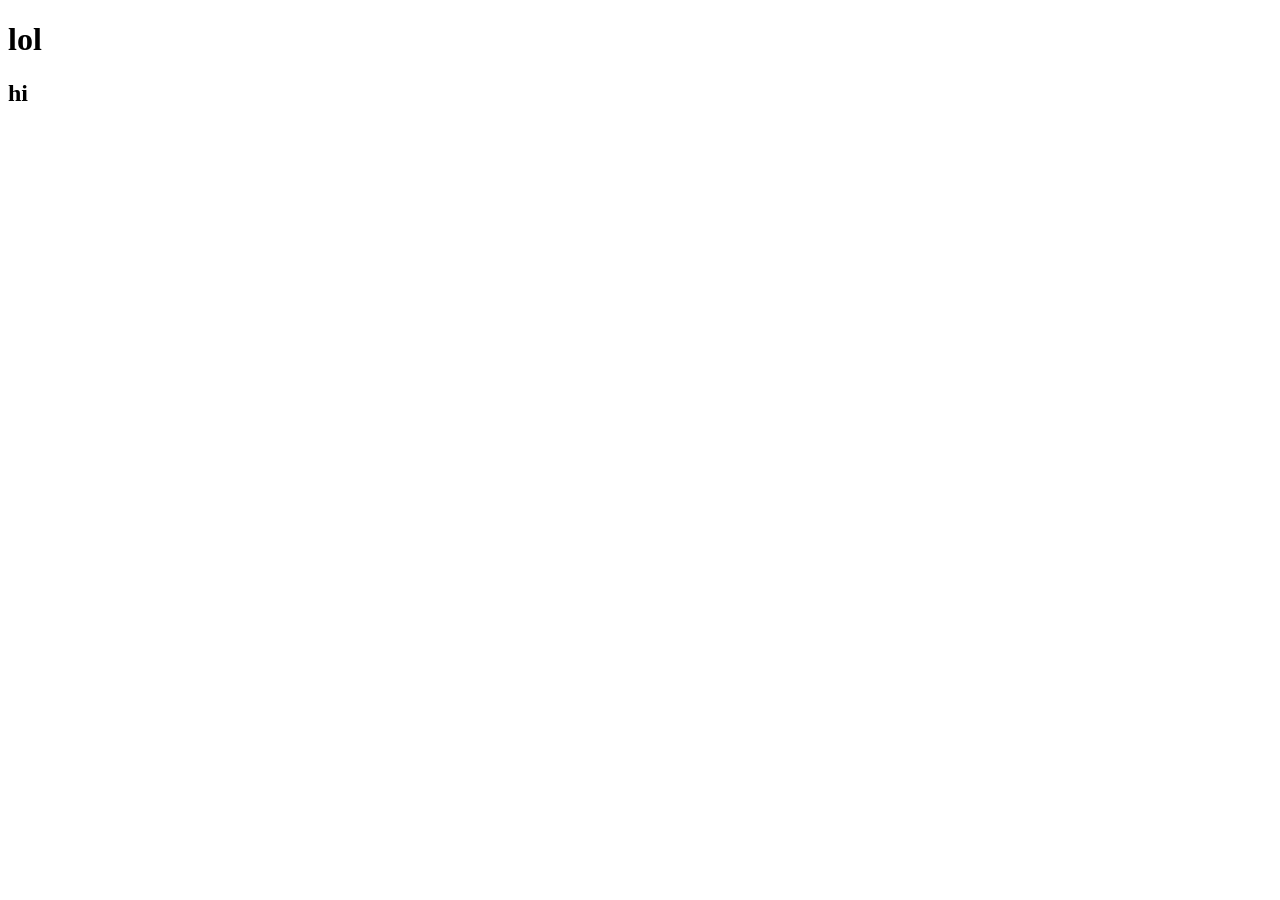
==== index.html @ f0f9732f "first commit" ====
<!DOCTYPE html>
<html lang="en">
<head>
    <meta charset="UTF-8">
    <meta name="viewport" content="width=device-width, initial-scale=1.0">
    <title>Document</title>
</head>
<body>
    <h1>lol</h1>
    <h2>hi</h2>
</body>
</html>
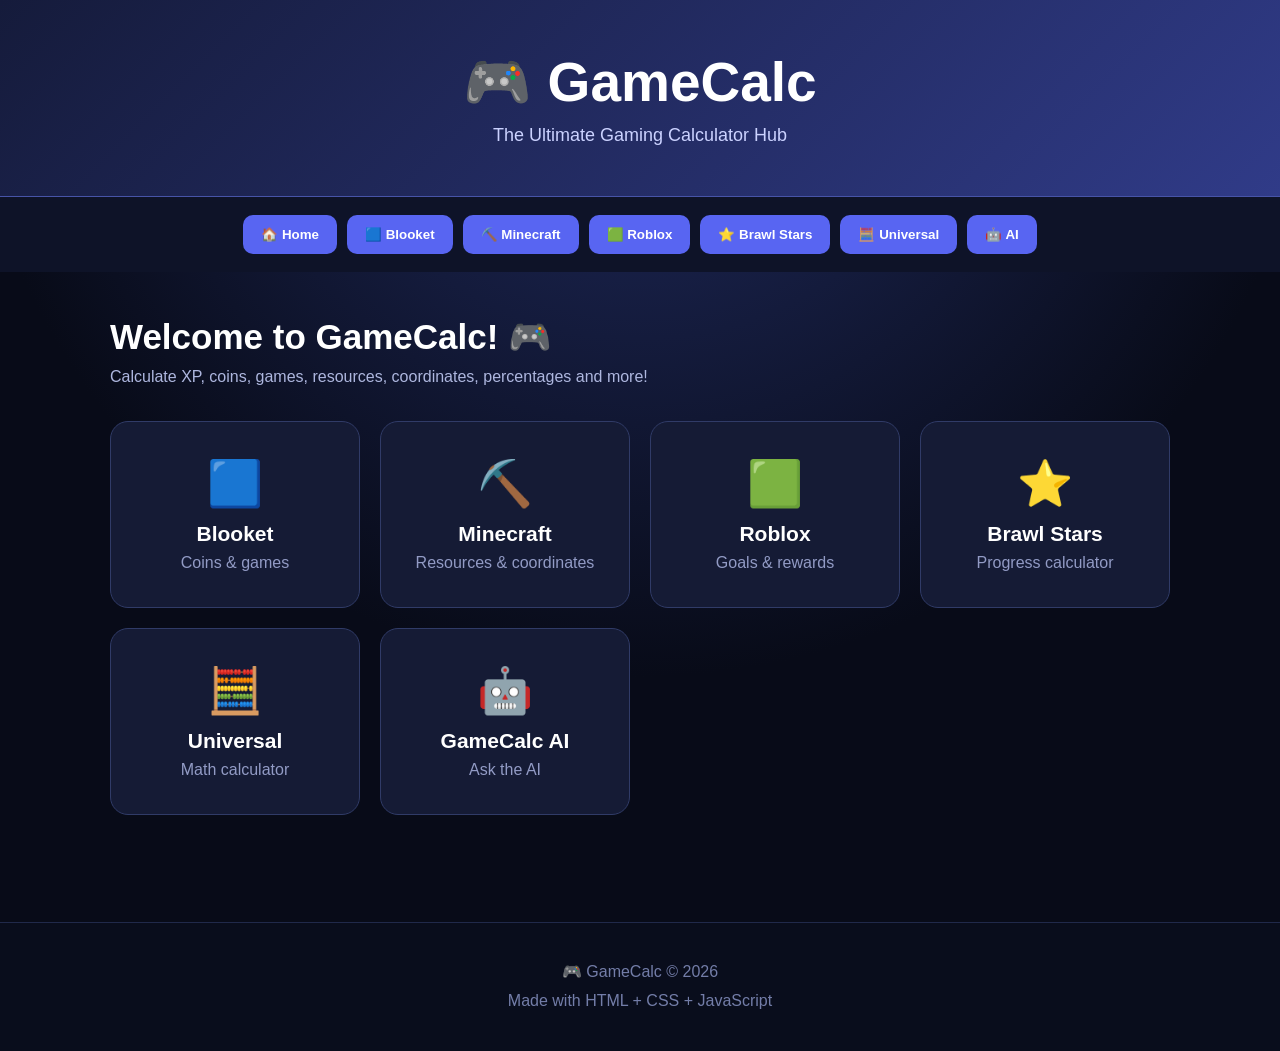
==== commit 93ab6eca: "change 1.0" ====
--- a/index.html
+++ b/index.html
@@ -3,10 +3,360 @@
 <head>
     <meta charset="UTF-8">
     <meta name="viewport" content="width=device-width, initial-scale=1.0">
-    <title>Document</title>
+
+    <title>GameCalc 🎮</title>
+
+    <link rel="stylesheet" href="style.css">
 </head>
+
 <body>
-    <h1>lol</h1>
-    <h2>hi</h2>
+
+<header>
+    <h1>🎮 GameCalc</h1>
+    <p>The Ultimate Gaming Calculator Hub</p>
+</header>
+
+<nav>
+    <button onclick="showPage('home')">🏠 Home</button>
+    <button onclick="showPage('blooket')">🟦 Blooket</button>
+    <button onclick="showPage('minecraft')">⛏️ Minecraft</button>
+    <button onclick="showPage('roblox')">🟩 Roblox</button>
+    <button onclick="showPage('brawl')">⭐ Brawl Stars</button>
+    <button onclick="showPage('universal')">🧮 Universal</button>
+    <button onclick="showPage('ai')">🤖 AI</button>
+</nav>
+
+<main>
+
+    <!-- HOME -->
+    <section id="home" class="page active">
+
+        <h2>Welcome to GameCalc! 🎮</h2>
+
+        <p>
+            Calculate XP, coins, games, resources, coordinates,
+            percentages and more!
+        </p>
+
+        <div class="cards">
+
+            <div onclick="showPage('blooket')">
+                <span>🟦</span>
+                <h3>Blooket</h3>
+                <p>Coins & games</p>
+            </div>
+
+            <div onclick="showPage('minecraft')">
+                <span>⛏️</span>
+                <h3>Minecraft</h3>
+                <p>Resources & coordinates</p>
+            </div>
+
+            <div onclick="showPage('roblox')">
+                <span>🟩</span>
+                <h3>Roblox</h3>
+                <p>Goals & rewards</p>
+            </div>
+
+            <div onclick="showPage('brawl')">
+                <span>⭐</span>
+                <h3>Brawl Stars</h3>
+                <p>Progress calculator</p>
+            </div>
+
+            <div onclick="showPage('universal')">
+                <span>🧮</span>
+                <h3>Universal</h3>
+                <p>Math calculator</p>
+            </div>
+
+            <div onclick="showPage('ai')">
+                <span>🤖</span>
+                <h3>GameCalc AI</h3>
+                <p>Ask the AI</p>
+            </div>
+
+        </div>
+
+    </section>
+
+
+    <!-- BLOOKET -->
+    <section id="blooket" class="page">
+
+        <h2>🟦 Blooket Calculator</h2>
+
+        <div class="calculator">
+
+            <h3>🎯 Games Needed</h3>
+
+            <input
+                id="bCurrent"
+                type="number"
+                placeholder="Current coins"
+            >
+
+            <input
+                id="bGoal"
+                type="number"
+                placeholder="Goal coins"
+            >
+
+            <input
+                id="bEarn"
+                type="number"
+                placeholder="Coins earned per game"
+            >
+
+            <button onclick="blooketCalculator()">
+                Calculate 🚀
+            </button>
+
+            <div id="bResult" class="result"></div>
+
+        </div>
+
+    </section>
+
+
+    <!-- MINECRAFT -->
+    <section id="minecraft" class="page">
+
+        <h2>⛏️ Minecraft Calculator</h2>
+
+        <div class="calculator">
+
+            <h3>📦 Resource Calculator</h3>
+
+            <input
+                id="mNeed"
+                type="number"
+                placeholder="Items needed"
+            >
+
+            <input
+                id="mHave"
+                type="number"
+                placeholder="Items you have"
+            >
+
+            <button onclick="minecraftResources()">
+                Calculate
+            </button>
+
+            <div id="mResult" class="result"></div>
+
+        </div>
+
+
+        <div class="calculator">
+
+            <h3>🌋 Overworld → Nether</h3>
+
+            <input
+                id="overworldX"
+                type="number"
+                placeholder="Overworld X"
+            >
+
+            <input
+                id="overworldZ"
+                type="number"
+                placeholder="Overworld Z"
+            >
+
+            <button onclick="netherCoordinates()">
+                Convert
+            </button>
+
+            <div id="coordinateResult" class="result"></div>
+
+        </div>
+
+    </section>
+
+
+    <!-- ROBLOX -->
+    <section id="roblox" class="page">
+
+        <h2>🟩 Roblox Calculator</h2>
+
+        <div class="calculator">
+
+            <h3>🎯 Goal Calculator</h3>
+
+            <input
+                id="rCurrent"
+                type="number"
+                placeholder="Current amount"
+            >
+
+            <input
+                id="rGoal"
+                type="number"
+                placeholder="Goal amount"
+            >
+
+            <input
+                id="rEarn"
+                type="number"
+                placeholder="Earned per game"
+            >
+
+            <button onclick="robloxCalculator()">
+                Calculate 🚀
+            </button>
+
+            <div id="rResult" class="result"></div>
+
+        </div>
+
+    </section>
+
+
+    <!-- BRAWL STARS -->
+    <section id="brawl" class="page">
+
+        <h2>⭐ Brawl Stars Calculator</h2>
+
+        <div class="calculator">
+
+            <h3>🏆 Trophy Goal</h3>
+
+            <input
+                id="bCurrent"
+                type="number"
+                placeholder="Current trophies"
+            >
+
+            <input
+                id="bGoalTrophies"
+                type="number"
+                placeholder="Goal trophies"
+            >
+
+            <input
+                id="bTrophiesGame"
+                type="number"
+                placeholder="Average trophies per game"
+            >
+
+            <button onclick="brawlCalculator()">
+                Calculate
+            </button>
+
+            <div id="brawlResult" class="result"></div>
+
+        </div>
+
+    </section>
+
+
+    <!-- UNIVERSAL -->
+    <section id="universal" class="page">
+
+        <h2>🧮 Universal Calculator</h2>
+
+        <div class="calculator">
+
+            <input
+                id="number1"
+                type="number"
+                placeholder="Number 1"
+            >
+
+            <input
+                id="number2"
+                type="number"
+                placeholder="Number 2"
+            >
+
+            <select id="operation">
+
+                <option value="+">
+                    Addition (+)
+                </option>
+
+                <option value="-">
+                    Subtraction (-)
+                </option>
+
+                <option value="*">
+                    Multiplication (×)
+                </option>
+
+                <option value="/">
+                    Division (÷)
+                </option>
+
+                <option value="%">
+                    Percentage
+                </option>
+
+            </select>
+
+            <button onclick="universalCalculator()">
+                Calculate
+            </button>
+
+            <div id="universalResult" class="result"></div>
+
+        </div>
+
+    </section>
+
+
+    <!-- AI -->
+    <section id="ai" class="page">
+
+        <h2>🤖 GameCalc AI</h2>
+
+        <p>
+            Ask GameCalc AI about gaming calculations!
+        </p>
+
+        <div class="calculator aiBox">
+
+            <div id="chat" class="chat">
+
+                <div class="aiMessage">
+                    🤖 AI: Hey! I'm GameCalc AI.
+                    Ask me about Blooket, Minecraft,
+                    Roblox, Brawl Stars or calculations!
+                </div>
+
+            </div>
+
+            <div class="aiInputArea">
+
+                <input
+                    id="aiInput"
+                    type="text"
+                    placeholder="Ask GameCalc AI..."
+                    onkeydown="if(event.key === 'Enter') askAI()"
+                >
+
+                <button onclick="askAI()">
+                    Send 🚀
+                </button>
+
+            </div>
+
+        </div>
+
+    </section>
+
+</main>
+
+
+<footer>
+    🎮 GameCalc © 2026
+    <br>
+    Made with HTML + CSS + JavaScript
+</footer>
+
+
+<script src="script.js"></script>
+
 </body>
 </html>
--- a/style.css
+++ b/style.css
@@ -0,0 +1,393 @@
+* {
+    box-sizing: border-box;
+    margin: 0;
+    padding: 0;
+}
+
+body {
+    font-family: Arial, sans-serif;
+    background:
+        radial-gradient(circle at top, #202b60, #080b18 55%);
+    color: white;
+    min-height: 100vh;
+}
+
+
+/* HEADER */
+
+header {
+    text-align: center;
+    padding: 50px 20px;
+
+    background:
+        linear-gradient(
+            135deg,
+            #151b3b,
+            #303b88
+        );
+
+    border-bottom: 1px solid #4754a8;
+}
+
+header h1 {
+    font-size: 55px;
+    margin-bottom: 10px;
+}
+
+header p {
+    color: #cbd2ff;
+    font-size: 18px;
+}
+
+
+/* NAVIGATION */
+
+nav {
+    display: flex;
+    justify-content: center;
+    align-items: center;
+    flex-wrap: wrap;
+
+    gap: 10px;
+
+    padding: 18px;
+
+    background: #0e1328;
+
+    position: sticky;
+    top: 0;
+
+    z-index: 100;
+}
+
+button {
+    border: none;
+
+    padding: 12px 18px;
+
+    border-radius: 10px;
+
+    background: #5865f2;
+
+    color: white;
+
+    font-weight: bold;
+
+    cursor: pointer;
+
+    transition: 0.2s;
+}
+
+button:hover {
+    background: #7883ff;
+
+    transform: translateY(-2px);
+
+    box-shadow:
+        0 5px 20px rgba(88, 101, 242, 0.5);
+}
+
+
+/* MAIN */
+
+main {
+    max-width: 1100px;
+
+    margin: auto;
+
+    padding: 45px 20px;
+
+    min-height: 650px;
+}
+
+.page {
+    display: none;
+
+    animation: fadeIn 0.35s ease;
+}
+
+.page.active {
+    display: block;
+}
+
+h2 {
+    font-size: 35px;
+
+    margin-bottom: 10px;
+}
+
+.page > p {
+    color: #aeb7df;
+
+    margin-bottom: 25px;
+}
+
+
+/* CARDS */
+
+.cards {
+    display: grid;
+
+    grid-template-columns:
+        repeat(
+            auto-fit,
+            minmax(200px, 1fr)
+        );
+
+    gap: 20px;
+
+    margin-top: 35px;
+}
+
+.cards div {
+    background: #151b35;
+
+    border: 1px solid #303b67;
+
+    border-radius: 18px;
+
+    padding: 35px 20px;
+
+    text-align: center;
+
+    cursor: pointer;
+
+    transition: 0.25s;
+}
+
+.cards div:hover {
+    transform: translateY(-8px) scale(1.02);
+
+    border-color: #6875ff;
+
+    box-shadow:
+        0 0 30px rgba(88, 101, 242, 0.45);
+}
+
+.cards span {
+    display: block;
+
+    font-size: 45px;
+
+    margin-bottom: 12px;
+}
+
+.cards h3 {
+    font-size: 21px;
+
+    margin-bottom: 8px;
+}
+
+.cards p {
+    color: #929bc5;
+}
+
+
+/* CALCULATOR */
+
+.calculator {
+    background: #151b35;
+
+    border: 1px solid #303b67;
+
+    border-radius: 18px;
+
+    padding: 25px;
+
+    margin-top: 25px;
+
+    max-width: 650px;
+}
+
+.calculator h3 {
+    margin-bottom: 15px;
+
+    font-size: 21px;
+}
+
+input,
+select {
+    width: 100%;
+
+    padding: 14px;
+
+    margin: 7px 0;
+
+    border-radius: 10px;
+
+    border: 1px solid #394577;
+
+    background: #0b1022;
+
+    color: white;
+
+    outline: none;
+
+    font-size: 15px;
+}
+
+input:focus,
+select:focus {
+    border-color: #7380ff;
+
+    box-shadow:
+        0 0 10px rgba(88, 101, 242, 0.25);
+}
+
+.calculator > button {
+    margin-top: 10px;
+}
+
+
+/* RESULT */
+
+.result {
+    min-height: 20px;
+
+    margin-top: 18px;
+
+    padding: 15px;
+
+    border-radius: 10px;
+
+    background: #0b1022;
+
+    color: #79ff9a;
+
+    font-weight: bold;
+}
+
+
+/* AI */
+
+.aiBox {
+    max-width: 800px;
+}
+
+.chat {
+    height: 350px;
+
+    overflow-y: auto;
+
+    padding: 15px;
+
+    background: #090e1e;
+
+    border-radius: 12px;
+
+    margin-bottom: 15px;
+}
+
+.aiMessage,
+.userMessage {
+    max-width: 85%;
+
+    padding: 12px 15px;
+
+    margin: 10px 0;
+
+    border-radius: 12px;
+
+    line-height: 1.4;
+}
+
+.aiMessage {
+    background: #20294d;
+
+    border-bottom-left-radius: 3px;
+}
+
+.userMessage {
+    background: #5865f2;
+
+    margin-left: auto;
+
+    border-bottom-right-radius: 3px;
+}
+
+.aiInputArea {
+    display: flex;
+
+    gap: 8px;
+}
+
+.aiInputArea input {
+    margin: 0;
+
+    flex: 1;
+}
+
+.aiInputArea button {
+    margin: 0;
+
+    white-space: nowrap;
+}
+
+
+/* FOOTER */
+
+footer {
+    text-align: center;
+
+    padding: 35px;
+
+    color: #737da8;
+
+    border-top: 1px solid #20294a;
+
+    background: #090d1c;
+
+    line-height: 1.8;
+}
+
+
+/* ANIMATION */
+
+@keyframes fadeIn {
+
+    from {
+        opacity: 0;
+
+        transform: translateY(15px);
+    }
+
+    to {
+        opacity: 1;
+
+        transform: translateY(0);
+    }
+
+}
+
+
+/* MOBILE */
+
+@media (max-width: 600px) {
+
+    header h1 {
+        font-size: 40px;
+    }
+
+    nav button {
+        font-size: 13px;
+
+        padding: 10px 12px;
+    }
+
+    main {
+        padding: 30px 15px;
+    }
+
+    h2 {
+        font-size: 28px;
+    }
+
+    .aiInputArea {
+        flex-direction: column;
+    }
+
+    .aiInputArea button {
+        width: 100%;
+    }
+
+}
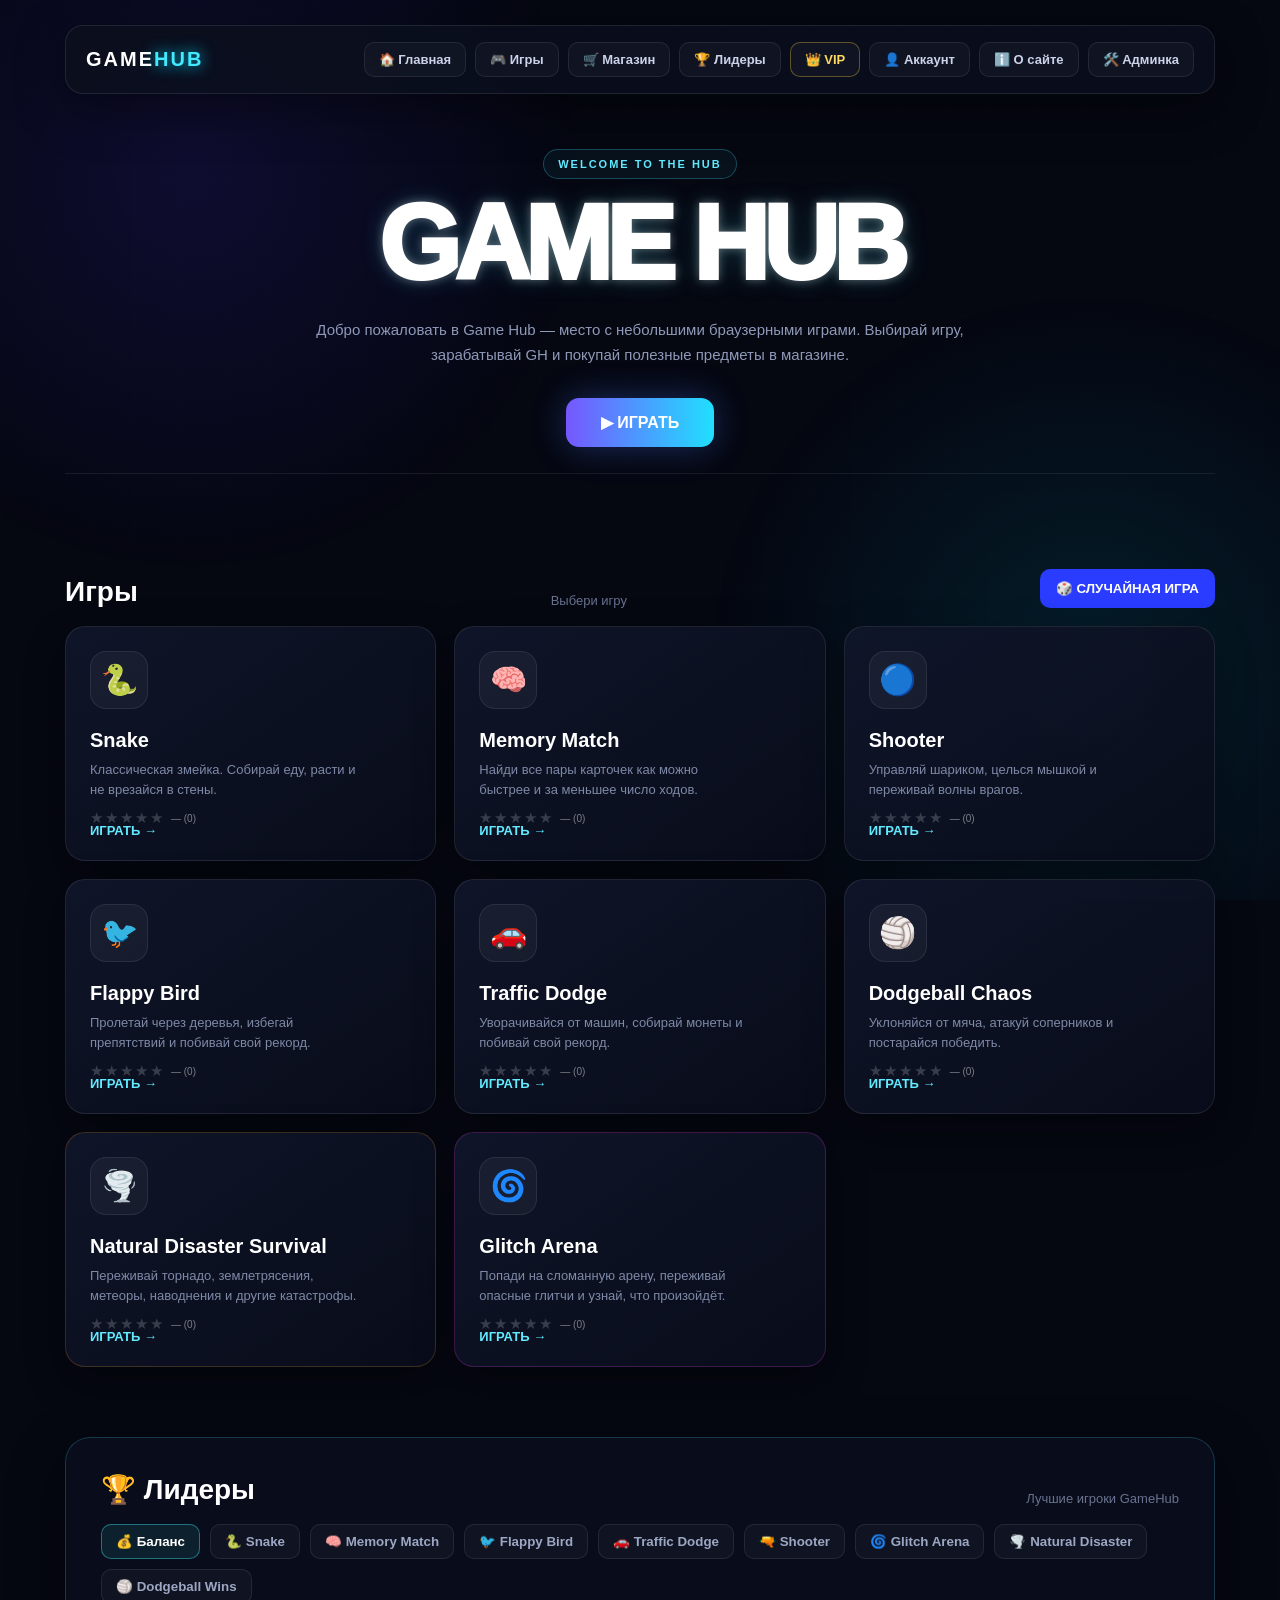
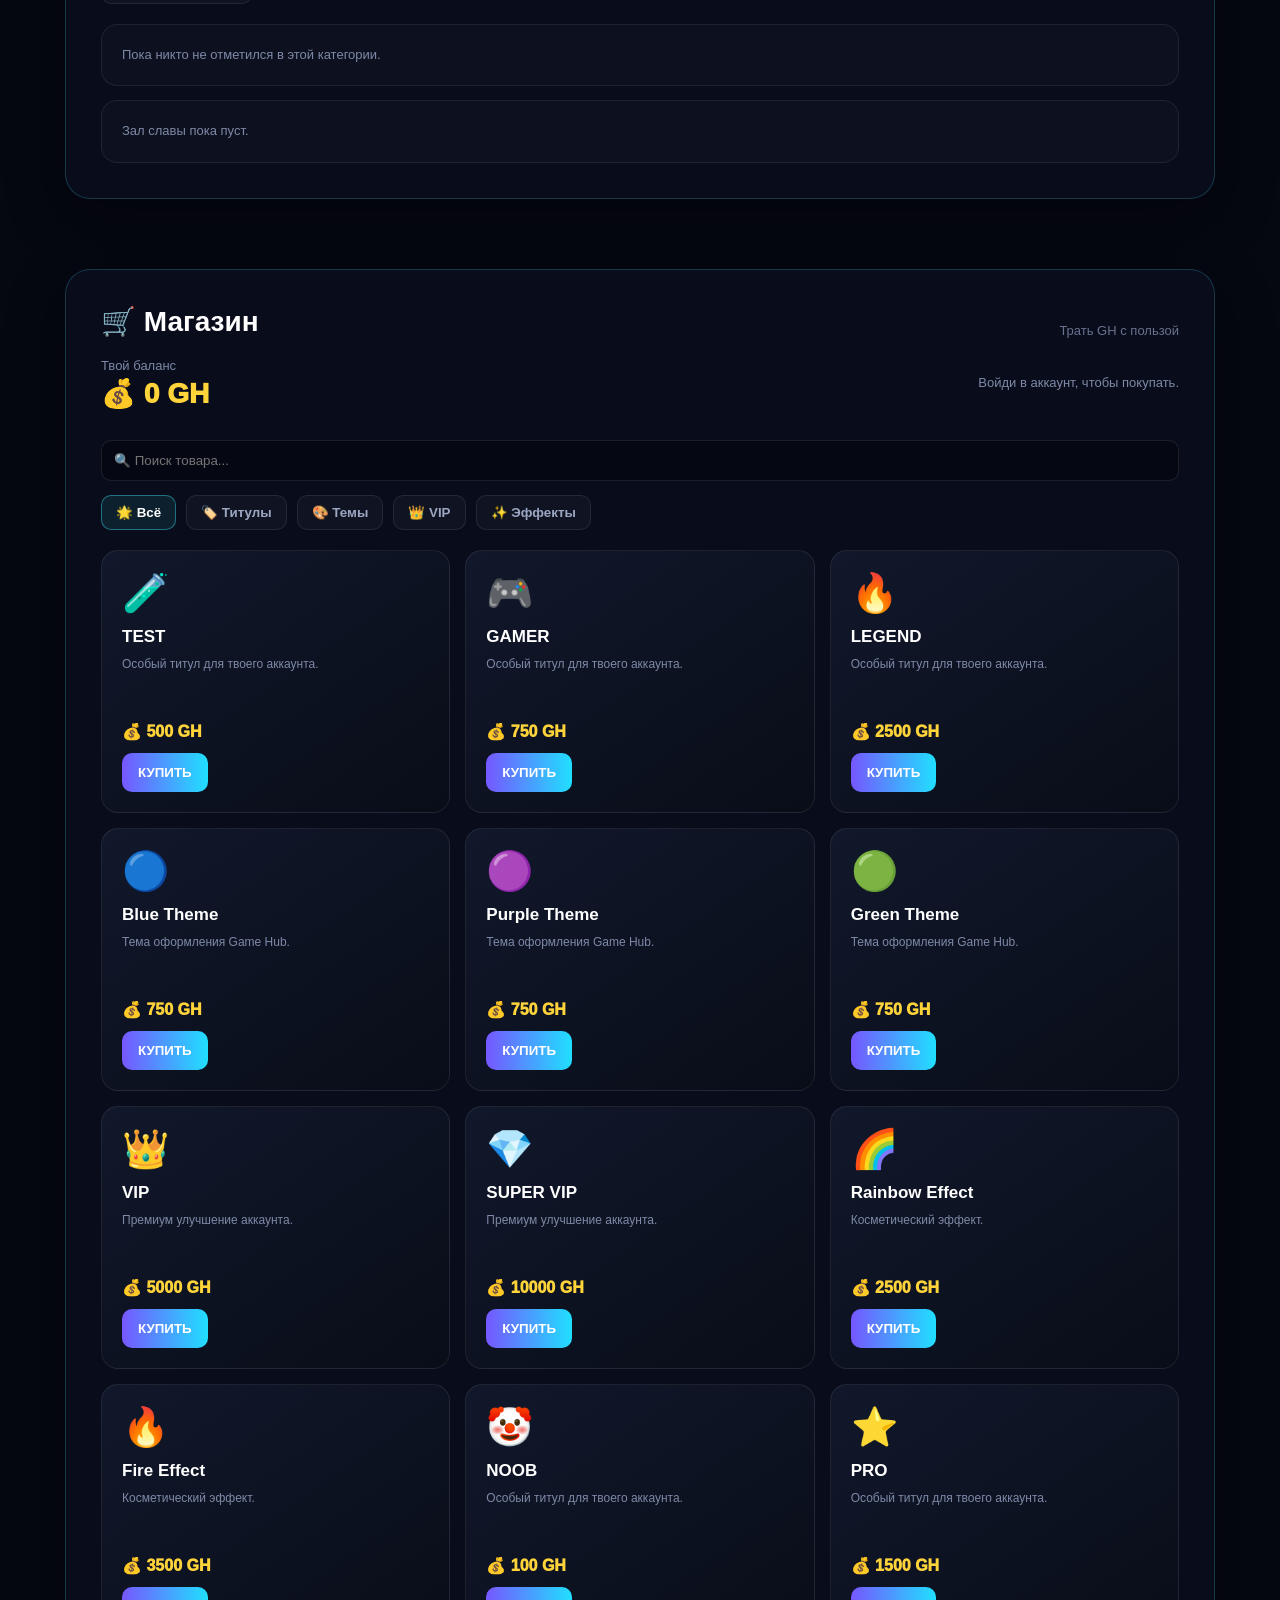
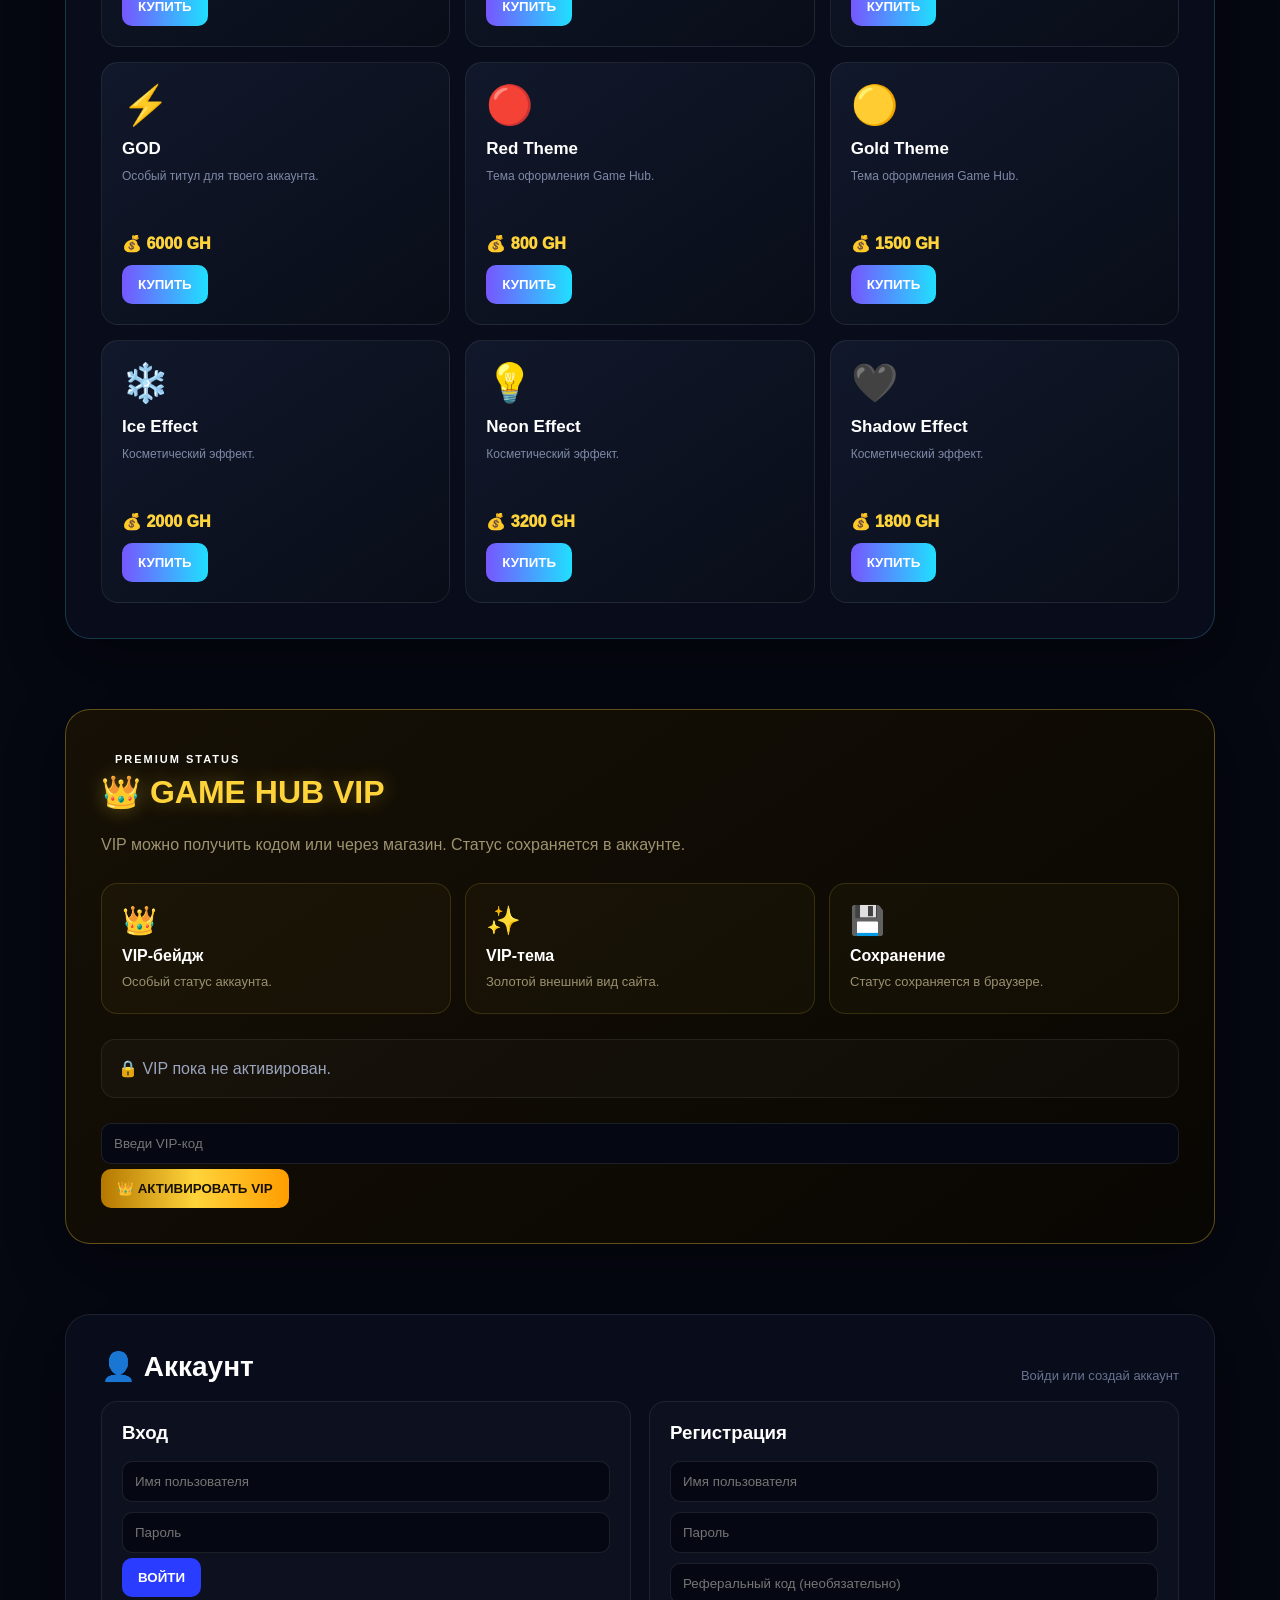
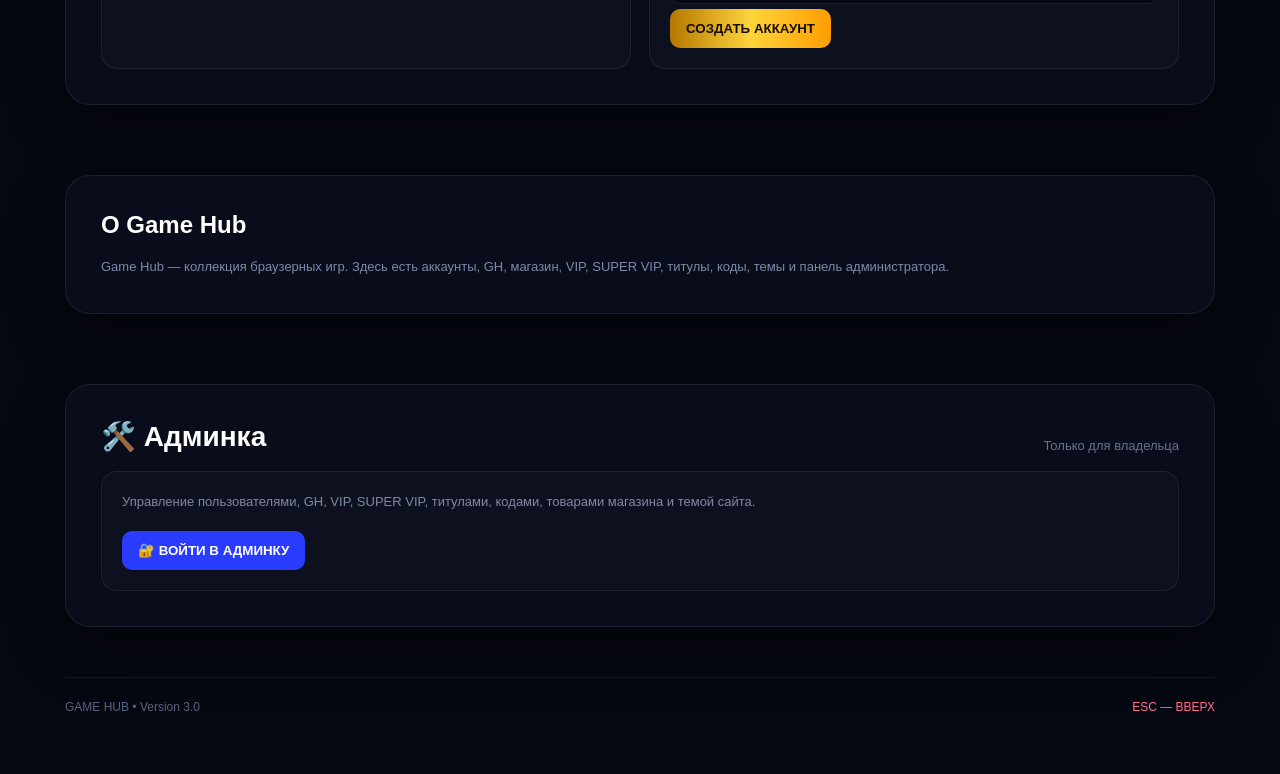
==== commit 0e4fb3cd: "change lol" ====
--- a/index.html
+++ b/index.html
@@ -1,362 +1,6555 @@
 <!DOCTYPE html>
-<html lang="en">
+<html lang="ru">
 <head>
-    <meta charset="UTF-8">
-    <meta name="viewport" content="width=device-width, initial-scale=1.0">
-
-    <title>GameCalc 🎮</title>
-
-    <link rel="stylesheet" href="style.css">
+<meta charset="UTF-8">
+<meta name="viewport" content="width=device-width, initial-scale=1.0">
+<title>Game Hub</title>
+
+<style>
+*{
+    margin:0;
+    padding:0;
+    box-sizing:border-box;
+}
+
+html{
+    scroll-behavior:smooth;
+}
+
+body{
+    font-family:Arial,Helvetica,sans-serif;
+    background:#050711;
+    color:#fff;
+    min-height:100vh;
+    overflow-x:hidden;
+    transition:.35s;
+}
+
+body::before{
+    content:"";
+    position:fixed;
+    inset:0;
+    pointer-events:none;
+    background:
+        radial-gradient(circle at 15% 20%,#4c35ff22,transparent 30%),
+        radial-gradient(circle at 85% 75%,#00d9ff1c,transparent 30%);
+    z-index:-2;
+}
+
+body::after{
+    content:"";
+    position:fixed;
+    inset:0;
+    pointer-events:none;
+    opacity:.3;
+    background-image:
+        linear-gradient(#ffffff08 1px,transparent 1px),
+        linear-gradient(90deg,#ffffff08 1px,transparent 1px);
+    background-size:45px 45px;
+    z-index:-1;
+}
+
+/* THEMES */
+
+body.vip{
+    background:#090601;
+}
+
+body.vip::before{
+    background:
+        radial-gradient(circle at 15% 20%,#ffd43b30,transparent 32%),
+        radial-gradient(circle at 85% 75%,#ff9d0028,transparent 32%);
+}
+
+body.blue{
+    background:#04101a;
+}
+
+body.purple{
+    background:#0b0615;
+}
+
+body.green{
+    background:#041108;
+}
+
+body.red{
+    background:#100303;
+}
+
+body.red::before{
+    background:
+        radial-gradient(circle at 15% 20%,#ff2d2d30,transparent 32%),
+        radial-gradient(circle at 85% 75%,#ff000028,transparent 32%);
+}
+
+body.gold{
+    background:#0f0a02;
+}
+
+body.gold::before{
+    background:
+        radial-gradient(circle at 15% 20%,#ffd43b30,transparent 32%),
+        radial-gradient(circle at 85% 75%,#ffb70028,transparent 32%);
+}
+
+/* CONTAINER */
+
+.container{
+    width:min(1150px,92%);
+    margin:auto;
+    padding:25px 0 60px;
+}
+
+/* NAV */
+
+nav{
+    display:flex;
+    align-items:center;
+    justify-content:space-between;
+    padding:16px 20px;
+    margin-bottom:55px;
+    border:1px solid #ffffff18;
+    border-radius:18px;
+    background:#0b0f1ddd;
+    backdrop-filter:blur(15px);
+    box-shadow:0 15px 50px #0006;
+    position:sticky;
+    top:15px;
+    z-index:100;
+}
+
+.logo{
+    font-size:20px;
+    font-weight:900;
+    letter-spacing:2px;
+}
+
+.logo span{
+    color:#42eaff;
+    text-shadow:0 0 15px #00d9ff;
+}
+
+body.vip .logo span{
+    color:#ffd43b;
+    text-shadow:0 0 15px #ffd43b;
+}
+
+.nav-buttons{
+    display:flex;
+    gap:9px;
+    flex-wrap:wrap;
+    justify-content:center;
+}
+
+.nav-btn,
+.button{
+    display:inline-block;
+    border:1px solid #ffffff15;
+    background:#ffffff08;
+    color:#cbd2e9;
+    padding:9px 14px;
+    border-radius:10px;
+    cursor:pointer;
+    text-decoration:none;
+    font-size:13px;
+    font-weight:700;
+    transition:.2s;
+}
+
+.nav-btn:hover,
+.button:hover{
+    transform:translateY(-2px);
+    background:#ffffff15;
+    color:#fff;
+}
+
+.vipNav{
+    border-color:#ffd43b55;
+    color:#ffd95c;
+}
+
+/* HERO */
+
+.hero{
+    text-align:center;
+    margin-bottom:65px;
+    scroll-margin-top:110px;
+}
+
+.badge,
+.vipTag{
+    display:inline-block;
+    padding:8px 14px;
+    border-radius:999px;
+    font-size:11px;
+    font-weight:900;
+    letter-spacing:2px;
+}
+
+.badge{
+    border:1px solid #42eaff44;
+    background:#42eaff0d;
+    color:#62eaff;
+    margin-bottom:18px;
+}
+
+h1{
+    font-size:clamp(55px,10vw,105px);
+    line-height:.9;
+    letter-spacing:-6px;
+    font-weight:1000;
+    color:#fff;
+    text-shadow:
+        0 0 10px #ffffff55,
+        0 0 25px #42eaff33;
+}
+
+body.vip h1{
+    color:#ffd43b;
+    text-shadow:
+        0 0 10px #ffd43b88,
+        0 0 30px #ffd43b44;
+}
+
+.subtitle{
+    max-width:650px;
+    margin:25px auto 0;
+    color:#8f99b8;
+    font-size:15px;
+    line-height:1.7;
+}
+
+.play{
+    display:inline-flex;
+    margin-top:30px;
+    padding:15px 35px;
+    border-radius:13px;
+    background:linear-gradient(90deg,#7657ff,#20dfff);
+    color:#fff;
+    text-decoration:none;
+    font-weight:900;
+    box-shadow:0 0 35px #4678ff55;
+    transition:.25s;
+}
+
+body.vip .play{
+    background:linear-gradient(90deg,#b47700,#ffd43b,#ff9d00);
+}
+
+.play:hover{
+    transform:translateY(-4px) scale(1.03);
+}
+
+/* SECTION */
+
+.section-title{
+    display:flex;
+    align-items:end;
+    justify-content:space-between;
+    margin-bottom:18px;
+    scroll-margin-top:110px;
+}
+
+.section-title h2{
+    font-size:28px;
+}
+
+.section-title p{
+    color:#68728f;
+    font-size:13px;
+}
+
+/* GAMES */
+
+.games{
+    display:grid;
+    grid-template-columns:repeat(3,1fr);
+    gap:18px;
+}
+
+.card{
+    position:relative;
+    min-height:235px;
+    padding:24px;
+    overflow:hidden;
+    border:1px solid #ffffff16;
+    border-radius:20px;
+    background:linear-gradient(145deg,#10162aee,#090d1bea);
+    box-shadow:0 15px 40px #0005;
+    transition:.3s;
+}
+
+.card:hover{
+    transform:translateY(-7px);
+    border-color:#42eaff55;
+    box-shadow:
+        0 25px 55px #0008,
+        0 0 25px #42eaff12;
+}
+
+.card .icon{
+    width:58px;
+    height:58px;
+    display:flex;
+    align-items:center;
+    justify-content:center;
+    margin-bottom:20px;
+    border-radius:16px;
+    background:#ffffff0b;
+    border:1px solid #ffffff15;
+    font-size:30px;
+}
+
+.card h3{
+    font-size:20px;
+    margin-bottom:8px;
+}
+
+.card p{
+    color:#7e89a7;
+    font-size:13px;
+    line-height:1.6;
+    max-width:270px;
+}
+
+.card a{
+    position:absolute;
+    left:24px;
+    bottom:22px;
+    color:#62eaff;
+    text-decoration:none;
+    font-size:13px;
+    font-weight:900;
+}
+
+.disaster-card{
+    border-color:#ff9d2433;
+}
+
+.glitch-card{
+    border-color:#ff3cff33;
+}
+
+/* COMMON SECTIONS */
+
+.vip-section,
+.about,
+.account-section,
+.admin-section,
+.shop-section{
+    scroll-margin-top:110px;
+    margin-top:70px;
+    padding:35px;
+    border-radius:25px;
+    background:#0b0f1ddd;
+    border:1px solid #ffffff15;
+    box-shadow:0 20px 60px #0005;
+}
+
+/* VIP */
+
+.vip-section{
+    border-color:#ffd43b55;
+    background:linear-gradient(145deg,#171106f5,#090703f5);
+}
+
+.vipTitle{
+    color:#ffd43b;
+    font-size:32px;
+    text-shadow:0 0 20px #ffd43b55;
+}
+
+.vipDescription{
+    color:#9d936f;
+    line-height:1.7;
+    margin:20px 0;
+}
+
+.vipBenefits{
+    display:grid;
+    grid-template-columns:repeat(3,1fr);
+    gap:14px;
+    margin:25px 0;
+}
+
+.vipBenefit{
+    padding:20px;
+    border-radius:16px;
+    border:1px solid #ffd43b25;
+    background:#ffd43b08;
+}
+
+.vipBenefitIcon{
+    font-size:28px;
+    margin-bottom:10px;
+}
+
+.vipBenefit h3{
+    font-size:16px;
+    margin-bottom:7px;
+}
+
+.vipBenefit p{
+    color:#9a9070;
+    font-size:13px;
+    line-height:1.6;
+}
+
+.vipStatus{
+    padding:16px;
+    margin:20px 0;
+    border-radius:14px;
+    border:1px solid #ffffff12;
+    background:#ffffff06;
+    color:#9ba5bd;
+    line-height:1.6;
+}
+
+.vipStatus.active{
+    border-color:#ffd43b55;
+    background:#ffd43b0c;
+    color:#ffe58a;
+}
+
+/* INPUTS */
+
+.input,
+.select{
+    width:100%;
+    padding:12px;
+    border-radius:10px;
+    border:1px solid #ffffff18;
+    background:#050812;
+    color:#fff;
+    outline:none;
+    margin:5px 0;
+}
+
+.input:focus{
+    border-color:#42eaff77;
+}
+
+/* BUTTONS */
+
+.goldBtn,
+.dangerBtn,
+.adminBtn,
+.shopBtn{
+    border:0;
+    border-radius:10px;
+    padding:12px 16px;
+    font-weight:900;
+    cursor:pointer;
+    transition:.2s;
+}
+
+.goldBtn{
+    background:linear-gradient(90deg,#b47700,#ffd43b,#ff9d00);
+    color:#171000;
+}
+
+.dangerBtn{
+    background:#7e2635;
+    color:#fff;
+}
+
+.adminBtn{
+    background:#293cff;
+    color:#fff;
+}
+
+.shopBtn{
+    background:linear-gradient(90deg,#7657ff,#20dfff);
+    color:#fff;
+}
+
+.goldBtn:hover,
+.dangerBtn:hover,
+.adminBtn:hover,
+.shopBtn:hover{
+    transform:translateY(-2px);
+}
+
+/* ACCOUNT */
+
+.auth-grid{
+    display:grid;
+    grid-template-columns:1fr 1fr;
+    gap:18px;
+}
+
+.box{
+    padding:20px;
+    border:1px solid #ffffff12;
+    border-radius:16px;
+    background:#ffffff05;
+}
+
+.box h3{
+    margin-bottom:12px;
+}
+
+.muted{
+    color:#7e89a7;
+    font-size:13px;
+    line-height:1.6;
+}
+
+.balance{
+    font-size:28px;
+    font-weight:1000;
+    color:#ffd43b;
+    margin:10px 0;
+}
+
+.userInfo{
+    display:flex;
+    align-items:center;
+    gap:12px;
+    flex-wrap:wrap;
+}
+
+.avatarCircle{
+    width:44px;
+    height:44px;
+    border-radius:50%;
+    display:flex;
+    align-items:center;
+    justify-content:center;
+    background:#172039;
+    border:1px solid #42eaff44;
+    font-size:22px;
+}
+
+.titleBadge{
+    display:inline-block;
+    padding:4px 8px;
+    margin-top:4px;
+    border-radius:6px;
+    background:#42eaff18;
+    border:1px solid #42eaff44;
+    color:#62eaff;
+    font-size:10px;
+    font-weight:900;
+}
+
+/* AVATAR PICKER */
+
+.avatarPicker{
+    display:flex;
+    flex-wrap:wrap;
+    gap:8px;
+    margin-top:12px;
+}
+
+.avatarOption{
+    width:38px;
+    height:38px;
+    border-radius:50%;
+    display:flex;
+    align-items:center;
+    justify-content:center;
+    font-size:18px;
+    background:#172039;
+    border:1px solid #ffffff18;
+    cursor:pointer;
+    transition:.15s;
+}
+
+.avatarOption:hover{
+    border-color:#42eaff88;
+    transform:scale(1.08);
+}
+
+.avatarOption.selected{
+    border-color:#47e0a7;
+    background:#47e0a722;
+}
+
+/* REFERRAL */
+
+.refCodeBox{
+    font-family:monospace;
+    font-size:15px;
+    font-weight:800;
+    letter-spacing:1px;
+    padding:8px 10px;
+    border-radius:8px;
+    background:#ffffff0a;
+    border:1px dashed #42eaff55;
+    color:#62eaff;
+    text-align:center;
+}
+
+/* ANNOUNCEMENT BANNER */
+
+.announceBanner{
+    display:flex;
+    align-items:center;
+    justify-content:center;
+    gap:14px;
+    background:linear-gradient(90deg,#ffd43b22,#ff9d0022);
+    border-bottom:1px solid #ffd43b44;
+    color:#ffe27a;
+    padding:10px 16px;
+    font-size:13px;
+    font-weight:600;
+    text-align:center;
+}
+
+.announceBanner.hidden{
+    display:none;
+}
+
+.announceBanner button{
+    background:none;
+    border:none;
+    color:#ffe27a;
+    cursor:pointer;
+    font-size:14px;
+    opacity:.7;
+}
+
+.announceBanner button:hover{
+    opacity:1;
+}
+
+/* SITE STATS BAR */
+
+.siteStatsBar{
+    display:flex;
+    flex-wrap:wrap;
+    justify-content:center;
+    gap:22px;
+    margin-top:26px;
+    padding-top:20px;
+    border-top:1px solid #ffffff14;
+}
+
+.siteStatsBar .statItem{
+    text-align:center;
+    min-width:110px;
+}
+
+.siteStatsBar .statValue{
+    font-size:22px;
+    font-weight:900;
+    color:#47e0a7;
+}
+
+.siteStatsBar .statLabel{
+    font-size:11px;
+    color:#ffffff88;
+    text-transform:uppercase;
+    letter-spacing:.5px;
+}
+
+/* GAME RATING STARS */
+
+.gameRating{
+    display:flex;
+    align-items:center;
+    gap:2px;
+    margin:8px 0;
+    font-size:15px;
+}
+
+.gameRating .star{
+    cursor:pointer;
+    color:#ffffff30;
+    transition:.1s;
+}
+
+.gameRating .star.filled{
+    color:#ffd43b;
+}
+
+.gameRating:hover .star{
+    color:#ffd43b88;
+}
+
+.gameRating .ratingCount{
+    font-size:10px;
+    color:#ffffff77;
+    margin-left:6px;
+}
+
+/* COSMETIC EFFECTS */
+
+#currentUser.effect-rainbow{
+    background:linear-gradient(90deg,#ff5f6d,#ffc371,#47e0a7,#42eaff,#a06bff,#ff5f6d);
+    background-size:400% 100%;
+    -webkit-background-clip:text;
+    background-clip:text;
+    color:transparent;
+    animation:rainbowShift 3s linear infinite;
+}
+
+@keyframes rainbowShift{
+    0%{background-position:0% 50%}
+    100%{background-position:400% 50%}
+}
+
+#currentUser.effect-fire{
+    color:#ff8a3d;
+    text-shadow:
+        0 0 6px #ff6a00,
+        0 0 14px #ff3d00,
+        0 0 22px #ff0000aa;
+    animation:fireFlicker 1.4s ease-in-out infinite;
+}
+
+@keyframes fireFlicker{
+    0%,100%{
+        text-shadow:
+            0 0 6px #ff6a00,
+            0 0 14px #ff3d00,
+            0 0 22px #ff0000aa;
+    }
+    50%{
+        text-shadow:
+            0 0 10px #ffb347,
+            0 0 20px #ff5e00,
+            0 0 30px #ff2200cc;
+    }
+}
+
+#currentUser.effect-ice{
+    color:#bdf1ff;
+    text-shadow:
+        0 0 6px #7fe9ff,
+        0 0 14px #37c7ffcc,
+        0 0 22px #0084ff88;
+    animation:iceShimmer 2.2s ease-in-out infinite;
+}
+
+@keyframes iceShimmer{
+    0%,100%{opacity:1}
+    50%{opacity:.75}
+}
+
+#currentUser.effect-neon{
+    color:#fff;
+    text-shadow:
+        0 0 4px #fff,
+        0 0 10px #ff2fe0,
+        0 0 18px #ff2fe0,
+        0 0 28px #7a2fff;
+    animation:neonPulse 1.6s ease-in-out infinite;
+}
+
+@keyframes neonPulse{
+    0%,100%{
+        text-shadow:
+            0 0 4px #fff,
+            0 0 10px #ff2fe0,
+            0 0 18px #ff2fe0,
+            0 0 28px #7a2fff;
+    }
+    50%{
+        text-shadow:
+            0 0 2px #fff,
+            0 0 6px #ff2fe0,
+            0 0 10px #ff2fe0,
+            0 0 16px #7a2fff;
+    }
+}
+
+#currentUser.effect-shadow{
+    color:#9b9bb0;
+    text-shadow:
+        0 0 4px #000,
+        0 2px 6px #000c,
+        0 0 16px #00000099;
+}
+
+/* ACHIEVEMENTS */
+
+.achievementsGrid{
+    display:grid;
+    grid-template-columns:repeat(auto-fill,minmax(150px,1fr));
+    gap:10px;
+    margin-top:10px;
+}
+
+.achCard{
+    background:#ffffff08;
+    border:1px solid #ffffff14;
+    border-radius:10px;
+    padding:12px;
+    text-align:center;
+    transition:.2s;
+}
+
+.achCard.locked{
+    opacity:.4;
+    filter:grayscale(1);
+}
+
+.achCard.unlocked{
+    border-color:#47e0a755;
+    background:#47e0a712;
+}
+
+.achIcon{
+    font-size:26px;
+    margin-bottom:4px;
+}
+
+.achName{
+    font-weight:800;
+    font-size:12px;
+}
+
+.achDesc{
+    font-size:10px;
+    color:#ffffff88;
+    margin:4px 0;
+}
+
+.achReward{
+    font-size:11px;
+    font-weight:700;
+    color:#ffd43b;
+}
+
+.achCard.unlocked .achReward{
+    color:#47e0a7;
+}
+
+/* LEADERBOARD */
+
+.lbRow{
+    display:flex;
+    align-items:center;
+    justify-content:space-between;
+    padding:10px 8px;
+    border-bottom:1px solid #ffffff10;
+    font-size:14px;
+}
+
+.lbRow:last-child{
+    border-bottom:none;
+}
+
+.lbRank{
+    width:32px;
+    font-weight:900;
+    color:#ffd43b;
+}
+
+.lbName{
+    flex:1;
+    text-align:left;
+    font-weight:600;
+    padding:0 8px;
+}
+
+.lbValue{
+    font-weight:900;
+    color:#42eaff;
+}
+
+/* SHOP */
+
+.shop-section{
+    border-color:#42eaff33;
+}
+
+.shopBalance{
+    display:flex;
+    align-items:center;
+    justify-content:space-between;
+    flex-wrap:wrap;
+    gap:15px;
+    margin-bottom:25px;
+}
+
+.shopBalanceNumber{
+    font-size:28px;
+    font-weight:1000;
+    color:#ffd43b;
+}
+
+.shopCategories{
+    display:flex;
+    gap:10px;
+    flex-wrap:wrap;
+    margin-bottom:20px;
+}
+
+.categoryBtn{
+    padding:9px 14px;
+    border-radius:10px;
+    border:1px solid #ffffff15;
+    background:#ffffff08;
+    color:#9ca7c3;
+    cursor:pointer;
+    font-weight:800;
+}
+
+.categoryBtn.active{
+    color:#fff;
+    border-color:#42eaff66;
+    background:#42eaff16;
+}
+
+.shopGrid{
+    display:grid;
+    grid-template-columns:repeat(3,1fr);
+    gap:15px;
+}
+
+.shopItem{
+    position:relative;
+    padding:20px;
+    min-height:220px;
+    border:1px solid #ffffff14;
+    border-radius:17px;
+    background:linear-gradient(145deg,#11182b,#090d18);
+    transition:.25s;
+}
+
+.shopItem:hover{
+    transform:translateY(-5px);
+    border-color:#42eaff55;
+}
+
+.shopIcon{
+    font-size:38px;
+    margin-bottom:12px;
+}
+
+.shopItem h3{
+    font-size:17px;
+    margin-bottom:8px;
+}
+
+.shopItem p{
+    color:#7e89a7;
+    font-size:12px;
+    line-height:1.6;
+    min-height:55px;
+}
+
+.shopPrice{
+    color:#ffd43b;
+    font-size:16px;
+    font-weight:1000;
+    margin:12px 0;
+}
+
+.shopOwned{
+    color:#55e79b;
+    font-size:11px;
+    font-weight:900;
+}
+
+/* ADMIN */
+
+.admin-panel{
+    display:none;
+}
+
+.admin-panel.open{
+    display:block;
+}
+
+.admin-tools{
+    display:grid;
+    grid-template-columns:repeat(2,1fr);
+    gap:18px;
+    margin-top:18px;
+}
+
+.user-row,
+.code-row{
+    display:flex;
+    align-items:center;
+    justify-content:space-between;
+    gap:10px;
+    padding:12px;
+    border-bottom:1px solid #ffffff0d;
+    font-size:13px;
+}
+
+.user-row:last-child,
+.code-row:last-child{
+    border-bottom:0;
+}
+
+.small{
+    font-size:11px;
+    color:#68728f;
+}
+
+.adminShopGrid{
+    display:grid;
+    grid-template-columns:1fr 1fr;
+    gap:15px;
+    margin-top:15px;
+}
+
+/* MODAL */
+
+.modal{
+    position:fixed;
+    inset:0;
+    background:#000b;
+    backdrop-filter:blur(8px);
+    display:none;
+    align-items:center;
+    justify-content:center;
+    z-index:500;
+    padding:20px;
+}
+
+.modal.open{
+    display:flex;
+}
+
+.modal-card{
+    width:min(500px,100%);
+    padding:28px;
+    border:1px solid #ffffff18;
+    border-radius:20px;
+    background:#0b0f1d;
+    box-shadow:0 30px 100px #000b;
+}
+
+.modal-card h2{
+    margin-bottom:15px;
+}
+
+.modal-actions{
+    display:flex;
+    gap:10px;
+    margin-top:15px;
+}
+
+.modal-actions>*{
+    flex:1;
+}
+
+/* FOOTER */
+
+footer{
+    margin-top:50px;
+    padding-top:22px;
+    border-top:1px solid #ffffff12;
+    display:flex;
+    justify-content:space-between;
+    color:#59637f;
+    font-size:12px;
+}
+
+.exit{
+    color:#ff718f;
+}
+
+.hidden{
+    display:none!important;
+}
+
+/* MOBILE */
+
+@media(max-width:850px){
+
+    .games{
+        grid-template-columns:repeat(2,1fr);
+    }
+
+    .vipBenefits{
+        grid-template-columns:1fr 1fr;
+    }
+
+    .admin-tools,
+    .adminShopGrid{
+        grid-template-columns:1fr;
+    }
+
+    .shopGrid{
+        grid-template-columns:repeat(2,1fr);
+    }
+}
+
+@media(max-width:570px){
+
+    nav{
+        flex-direction:column;
+        gap:15px;
+    }
+
+    .nav-buttons{
+        width:100%;
+    }
+
+    h1{
+        letter-spacing:-3px;
+    }
+
+    .games,
+    .vipBenefits,
+    .auth-grid,
+    .shopGrid{
+        grid-template-columns:1fr;
+    }
+
+    .vip-section,
+    .about,
+    .account-section,
+    .admin-section,
+    .shop-section{
+        padding:24px;
+    }
+
+    footer{
+        flex-direction:column;
+        gap:8px;
+    }
+}
+</style>
 </head>
 
 <body>
 
-<header>
-    <h1>🎮 GameCalc</h1>
-    <p>The Ultimate Gaming Calculator Hub</p>
-</header>
+<div class="container">
 
 <nav>
-    <button onclick="showPage('home')">🏠 Home</button>
-    <button onclick="showPage('blooket')">🟦 Blooket</button>
-    <button onclick="showPage('minecraft')">⛏️ Minecraft</button>
-    <button onclick="showPage('roblox')">🟩 Roblox</button>
-    <button onclick="showPage('brawl')">⭐ Brawl Stars</button>
-    <button onclick="showPage('universal')">🧮 Universal</button>
-    <button onclick="showPage('ai')">🤖 AI</button>
+
+<div class="logo">
+GAME<span>HUB</span>
+</div>
+
+<div class="nav-buttons">
+
+<a class="nav-btn" href="#home">🏠 Главная</a>
+<a class="nav-btn" href="#games">🎮 Игры</a>
+<a class="nav-btn" href="#shop">🛒 Магазин</a>
+<a class="nav-btn" href="#leaderboard">🏆 Лидеры</a>
+<a class="nav-btn vipNav" href="#vip">👑 VIP</a>
+<a class="nav-btn" href="#account">👤 Аккаунт</a>
+<a class="nav-btn" href="#about">ℹ️ О сайте</a>
+
+<button class="nav-btn" id="adminOpen">
+🛠️ Админка
+</button>
+
+</div>
 </nav>
 
+<div id="announceBanner" class="announceBanner hidden">
+    <span id="announceText"></span>
+    <button id="announceClose">✕</button>
+</div>
+
 <main>
 
-    <!-- HOME -->
-    <section id="home" class="page active">
-
-        <h2>Welcome to GameCalc! 🎮</h2>
-
-        <p>
-            Calculate XP, coins, games, resources, coordinates,
-            percentages and more!
+<section class="hero" id="home">
+
+<div class="badge">
+WELCOME TO THE HUB
+</div>
+
+<h1>
+GAME HUB
+</h1>
+
+<p class="subtitle">
+Добро пожаловать в Game Hub —
+место с небольшими браузерными играми.
+Выбирай игру, зарабатывай GH и покупай
+полезные предметы в магазине.
+</p>
+
+<a class="play" href="#games">
+▶ ИГРАТЬ
+</a>
+
+<div class="siteStatsBar" id="siteStatsBar"></div>
+
+</section>
+
+
+<section id="games">
+
+<div class="section-title">
+
+<h2>Игры</h2>
+
+<p>Выбери игру</p>
+
+<button class="adminBtn" id="randomGameBtn" style="margin-top:10px">
+🎲 СЛУЧАЙНАЯ ИГРА
+</button>
+
+</div>
+
+<div class="games">
+
+<article class="card">
+
+<div class="icon">🐍</div>
+
+<h3>Snake</h3>
+
+<p>
+Классическая змейка.
+Собирай еду, расти
+и не врезайся в стены.
+</p>
+
+<div class="gameRating" data-game="snake"></div>
+
+<a href="snake.html">
+ИГРАТЬ →
+</a>
+
+</article>
+
+
+<article class="card">
+
+<div class="icon">🧠</div>
+
+<h3>Memory Match</h3>
+
+<p>
+Найди все пары карточек
+как можно быстрее и
+за меньшее число ходов.
+</p>
+
+<div class="gameRating" data-game="memory-match"></div>
+
+<a href="memory-match.html">
+ИГРАТЬ →
+</a>
+
+</article>
+
+
+<article class="card">
+
+<div class="icon">🔵</div>
+
+<h3>Shooter</h3>
+
+<p>
+Управляй шариком,
+целься мышкой и
+переживай волны врагов.
+</p>
+
+<div class="gameRating" data-game="shooter"></div>
+
+<a href="shooter.html">
+ИГРАТЬ →
+</a>
+
+</article>
+
+
+<article class="card">
+
+<div class="icon">🐦</div>
+
+<h3>Flappy Bird</h3>
+
+<p>
+Пролетай через деревья,
+избегай препятствий
+и побивай свой рекорд.
+</p>
+
+<div class="gameRating" data-game="flappy-bird"></div>
+
+
+<a href="flappy-bird.html">
+ИГРАТЬ →
+</a>
+
+</article>
+
+
+<article class="card">
+
+<div class="icon">🚗</div>
+
+<h3>Traffic Dodge</h3>
+
+<p>
+Уворачивайся от машин,
+собирай монеты и
+побивай свой рекорд.
+</p>
+
+<div class="gameRating" data-game="traffic-dodge"></div>
+
+<a href="traffic-dodge.html">
+ИГРАТЬ →
+</a>
+
+</article>
+
+
+<article class="card">
+
+<div class="icon">🏐</div>
+
+<h3>Dodgeball Chaos</h3>
+
+<p>
+Уклоняйся от мяча,
+атакуй соперников
+и постарайся победить.
+</p>
+
+<div class="gameRating" data-game="dogeball"></div>
+
+<a href="dogeball.html">
+ИГРАТЬ →
+</a>
+
+</article>
+
+
+<article class="card disaster-card">
+
+<div class="icon">🌪️</div>
+
+<h3>Natural Disaster Survival</h3>
+
+<p>
+Переживай торнадо,
+землетрясения,
+метеоры, наводнения
+и другие катастрофы.
+</p>
+
+<div class="gameRating" data-game="natural-disaster"></div>
+
+<a href="natural-disaster.html">
+ИГРАТЬ →
+</a>
+
+</article>
+
+
+<article class="card glitch-card">
+
+<div class="icon">🌀</div>
+
+<h3>Glitch Arena</h3>
+
+<p>
+Попади на сломанную арену,
+переживай опасные глитчи
+и узнай, что произойдёт.
+</p>
+
+<div class="gameRating" data-game="glitch-arena"></div>
+
+<a href="glitch-arena.html">
+ИГРАТЬ →
+</a>
+
+</article>
+
+</div>
+</section>
+
+
+<!-- LEADERBOARD -->
+
+<section class="shop-section" id="leaderboard">
+
+<div class="section-title">
+
+<h2>🏆 Лидеры</h2>
+
+<p>Лучшие игроки GameHub</p>
+
+</div>
+
+<div class="shopCategories" id="lbTabs"></div>
+
+<div id="leaderboardList" class="box" style="margin-top:14px"></div>
+
+<div id="hallOfFameBox" class="box" style="margin-top:14px"></div>
+
+</section>
+
+
+<!-- SHOP -->
+
+<section class="shop-section" id="shop">
+
+<div class="section-title">
+
+<h2>🛒 Магазин</h2>
+
+<p>Трать GH с пользой</p>
+
+</div>
+
+
+<div class="shopBalance">
+
+<div>
+
+<div class="muted">
+Твой баланс
+</div>
+
+<div class="shopBalanceNumber">
+💰 <span id="shopBalance">0</span> GH
+</div>
+
+</div>
+
+<div id="shopUserStatus" class="muted">
+Войди в аккаунт, чтобы покупать.
+</div>
+
+</div>
+
+
+<input
+class="input"
+id="shopSearch"
+placeholder="🔍 Поиск товара..."
+style="margin-bottom:14px"
+>
+
+
+<div class="shopCategories">
+
+<button class="categoryBtn active" data-category="all">
+🌟 Всё
+</button>
+
+<button class="categoryBtn" data-category="title">
+🏷️ Титулы
+</button>
+
+<button class="categoryBtn" data-category="theme">
+🎨 Темы
+</button>
+
+<button class="categoryBtn" data-category="vip">
+👑 VIP
+</button>
+
+<button class="categoryBtn" data-category="effect">
+✨ Эффекты
+</button>
+
+</div>
+
+
+<div
+class="shopGrid"
+id="shopGrid"
+></div>
+
+</section>
+
+
+<!-- VIP -->
+
+<section class="vip-section" id="vip">
+
+<div class="vipTag">
+PREMIUM STATUS
+</div>
+
+<h2 class="vipTitle">
+👑 GAME HUB VIP
+</h2>
+
+<p class="vipDescription">
+VIP можно получить кодом или через магазин.
+Статус сохраняется в аккаунте.
+</p>
+
+<div class="vipBenefits">
+
+<div class="vipBenefit">
+
+<div class="vipBenefitIcon">
+👑
+</div>
+
+<h3>VIP-бейдж</h3>
+
+<p>
+Особый статус аккаунта.
+</p>
+
+</div>
+
+
+<div class="vipBenefit">
+
+<div class="vipBenefitIcon">
+✨
+</div>
+
+<h3>VIP-тема</h3>
+
+<p>
+Золотой внешний вид сайта.
+</p>
+
+</div>
+
+
+<div class="vipBenefit">
+
+<div class="vipBenefitIcon">
+💾
+</div>
+
+<h3>Сохранение</h3>
+
+<p>
+Статус сохраняется в браузере.
+</p>
+
+</div>
+
+</div>
+
+
+<div class="vipStatus" id="vipStatus">
+🔒 VIP пока не активирован.
+</div>
+
+
+<div id="vipActivation">
+
+<input
+class="input"
+id="vipCode"
+type="password"
+placeholder="Введи VIP-код"
+>
+
+<button
+class="goldBtn"
+id="activateVip"
+>
+👑 АКТИВИРОВАТЬ VIP
+</button>
+
+</div>
+
+
+<button
+class="goldBtn hidden"
+id="removeVip"
+>
+🔓 ОТКЛЮЧИТЬ VIP
+</button>
+
+</section>
+
+
+<!-- ACCOUNT -->
+
+<section class="account-section" id="account">
+
+<div class="section-title">
+
+<h2>👤 Аккаунт</h2>
+
+<p id="accountHint">
+Войди или создай аккаунт
+</p>
+
+</div>
+
+
+<div id="loggedOut" class="auth-grid">
+
+<div class="box">
+
+<h3>
+Вход
+</h3>
+
+<input
+class="input"
+id="loginName"
+placeholder="Имя пользователя"
+>
+
+<input
+class="input"
+id="loginPass"
+type="password"
+placeholder="Пароль"
+>
+
+<button
+class="adminBtn"
+id="loginBtn"
+>
+ВОЙТИ
+</button>
+
+</div>
+
+
+<div class="box">
+
+<h3>
+Регистрация
+</h3>
+
+<input
+class="input"
+id="regName"
+placeholder="Имя пользователя"
+>
+
+<input
+class="input"
+id="regPass"
+type="password"
+placeholder="Пароль"
+>
+
+<input
+class="input"
+id="regRefCode"
+placeholder="Реферальный код (необязательно)"
+>
+
+<button
+class="goldBtn"
+id="registerBtn"
+>
+СОЗДАТЬ АККАУНТ
+</button>
+
+</div>
+
+</div>
+
+
+<div
+id="loggedIn"
+class="box hidden"
+>
+
+<div class="userInfo">
+
+<div class="avatarCircle" id="avatarCircle">
+🎮
+</div>
+
+<div>
+
+<b id="currentUser"></b>
+
+<div id="vipLabel" class="small"></div>
+
+<div id="titleLabel"></div>
+
+<div id="streakLabel" class="small"></div>
+
+<div id="securityLabel" class="small"></div>
+<button class="adminBtn" id="setup2FABtn" style="margin-top:8px">🔐 НАСТРОИТЬ 2FA</button>
+
+</div>
+
+</div>
+
+
+<div class="avatarPicker" id="avatarPicker"></div>
+
+
+<div class="balance">
+💰 <span id="balance">0</span> GH
+</div>
+
+
+<p class="muted">
+GH можно использовать в магазине для
+покупки титулов, тем, эффектов и VIP.
+</p>
+
+
+<div class="box" style="margin-top:12px">
+
+<h3>
+🤝 Реферальная программа
+</h3>
+
+<p class="muted" style="margin-bottom:8px">
+Поделись кодом с другом. Ты получишь 150 GH,
+он получит 100 GH при регистрации по коду.
+</p>
+
+<div class="refCodeBox" id="refCodeBox"></div>
+
+<button
+class="adminBtn"
+id="copyRefCode"
+style="margin-top:8px"
+>
+📋 СКОПИРОВАТЬ КОД
+</button>
+
+<p class="small" id="refStats" style="margin-top:8px"></p>
+
+</div>
+
+
+<div class="box" style="margin-top:12px">
+
+<h3>
+🎟️ Активировать код
+</h3>
+
+<input
+class="input"
+id="redeemCodeInput"
+placeholder="Введи код"
+>
+
+<button
+class="goldBtn"
+id="redeemCodeBtn"
+>
+АКТИВИРОВАТЬ
+</button>
+
+</div>
+
+
+<div class="box" style="margin-top:12px">
+
+<h3>
+🎖️ Достижения
+</h3>
+
+<div id="achievementsGrid" class="achievementsGrid"></div>
+
+</div>
+
+
+<div class="box" style="margin-top:12px">
+
+<h3>
+🔑 Сменить пароль
+</h3>
+
+<input
+class="input"
+id="curPassInput"
+type="password"
+placeholder="Текущий пароль"
+>
+
+<input
+class="input"
+id="newPassInput"
+type="password"
+placeholder="Новый пароль"
+>
+
+<input
+class="input"
+id="newPassConfirm"
+type="password"
+placeholder="Повтори новый пароль"
+>
+
+<button
+class="adminBtn"
+id="changePassBtn"
+>
+СМЕНИТЬ ПАРОЛЬ
+</button>
+
+</div>
+
+
+<div class="box" style="margin-top:12px">
+
+<h3>
+💾 Резервная копия
+</h3>
+
+<p class="muted" style="margin-bottom:8px">
+Сохрани данные аккаунта в файл или
+восстанови их на другом устройстве.
+</p>
+
+<button
+class="adminBtn"
+id="exportDataBtn"
+>
+📤 ЭКСПОРТ ДАННЫХ
+</button>
+
+<input
+type="file"
+id="importFileInput"
+accept="application/json"
+class="hidden"
+>
+
+<button
+class="goldBtn"
+id="importDataBtn"
+style="margin-top:6px"
+>
+📥 ИМПОРТ ДАННЫХ
+</button>
+
+</div>
+
+
+<div class="box" style="margin-top:12px">
+
+<h3>
+🎁 Подарить GH
+</h3>
+
+<input
+class="input"
+id="giftUserInput"
+placeholder="Имя игрока"
+>
+
+<input
+class="input"
+id="giftAmountInput"
+type="number"
+placeholder="Количество GH"
+>
+
+<button
+class="goldBtn"
+id="sendGiftBtn"
+>
+ПОДАРИТЬ
+</button>
+
+</div>
+
+
+<button
+class="dangerBtn"
+id="logoutBtn"
+>
+ВЫЙТИ
+</button>
+
+<button
+class="dangerBtn"
+id="deleteAccountBtn"
+style="margin-top:10px;opacity:.7"
+>
+🗑️ УДАЛИТЬ АККАУНТ
+</button>
+
+</div>
+
+</section>
+
+
+<!-- ABOUT -->
+
+
+<section class="about" id="about">
+
+<h2>
+О Game Hub
+</h2>
+
+<br>
+
+<p class="muted">
+Game Hub — коллекция браузерных игр.
+Здесь есть аккаунты, GH, магазин,
+VIP, SUPER VIP, титулы, коды,
+темы и панель администратора.
+</p>
+
+</section>
+
+
+<!-- ADMIN -->
+
+<section
+class="admin-section"
+id="adminSection"
+>
+
+<div class="section-title">
+
+<h2>
+🛠️ Админка
+</h2>
+
+<p>
+Только для владельца
+</p>
+
+</div>
+
+
+<div class="box">
+
+<p class="muted">
+Управление пользователями, GH,
+VIP, SUPER VIP, титулами, кодами,
+товарами магазина и темой сайта.
+</p>
+
+<br>
+
+<button
+class="adminBtn"
+id="adminLoginBtn"
+>
+🔐 ВОЙТИ В АДМИНКУ
+</button>
+
+</div>
+
+
+<div
+class="admin-panel"
+id="adminPanel"
+>
+
+<div class="admin-tools">
+
+
+<!-- THEME -->
+
+<div class="box">
+
+<h3>
+🎨 Тема
+</h3>
+
+<select
+class="select"
+id="themeSelect"
+>
+
+<option value="default">
+Neon
+</option>
+
+<option value="blue">
+Blue
+</option>
+
+<option value="purple">
+Purple
+</option>
+
+<option value="green">
+Green
+</option>
+
+<option value="vip">
+Gold VIP
+</option>
+
+</select>
+
+<button
+class="adminBtn"
+id="saveTheme"
+>
+СОХРАНИТЬ ТЕМУ
+</button>
+
+</div>
+
+
+<!-- ANNOUNCEMENT -->
+
+<div class="box">
+
+<h3>
+📢 Объявление
+</h3>
+
+<input
+class="input"
+id="announceInput"
+placeholder="Текст объявления для всех"
+>
+
+<button
+class="goldBtn"
+id="publishAnnounce"
+>
+ОПУБЛИКОВАТЬ
+</button>
+
+<button
+class="dangerBtn"
+id="clearAnnounce"
+style="margin-top:6px"
+>
+УБРАТЬ ОБЪЯВЛЕНИЕ
+</button>
+
+</div>
+
+
+<!-- HALL OF FAME -->
+
+<div class="box">
+
+<h3>
+📸 Зал славы
+</h3>
+
+<p class="muted" style="margin-bottom:8px">
+Сохранить текущий топ-3 по балансу
+как запись в Зале славы навсегда.
+</p>
+
+<button
+class="goldBtn"
+id="snapshotHallBtn"
+>
+СОХРАНИТЬ ТОП-3
+</button>
+
+</div>
+
+
+<!-- MONEY -->
+
+<div class="box">
+
+<h3>
+💰 Выдать GH
+</h3>
+
+<input
+class="input"
+id="moneyUser"
+placeholder="Имя пользователя"
+>
+
+<input
+class="input"
+id="moneyAmount"
+type="number"
+placeholder="Количество"
+>
+
+<button
+class="goldBtn"
+id="giveMoney"
+>
+ВЫДАТЬ
+</button>
+
+</div>
+
+
+<!-- RESET PASSWORD -->
+
+<div class="box">
+
+<h3>
+🔑 Сбросить пароль
+</h3>
+
+<p class="muted" style="margin-bottom:8px">
+Если игрок потерял пароль,
+задай ему новый вручную. Также
+здесь можно задать/сбросить пароль
+владельца (gnomxpro) или help-аккаунта
+(GameHubOfficial).
+</p>
+
+<input
+class="input"
+id="resetPassUser"
+placeholder="Имя пользователя"
+>
+
+<input
+class="input"
+id="resetPassNew"
+type="text"
+placeholder="Новый пароль (мин. 6 символов)"
+>
+
+<button
+class="dangerBtn"
+id="resetPassBtn"
+>
+СБРОСИТЬ ПАРОЛЬ
+</button>
+
+</div>
+
+
+<!-- CODE -->
+
+<div class="box">
+
+<h3>
+🎟️ Создать код GH
+</h3>
+
+<input
+class="input"
+id="newCode"
+placeholder="Код"
+>
+
+<input
+class="input"
+id="newCodeAmount"
+type="number"
+placeholder="Количество GH"
+>
+
+<button
+class="adminBtn"
+id="createCode"
+>
+СОЗДАТЬ КОД
+</button>
+
+</div>
+
+
+<!-- VIP CODE -->
+
+<div class="box">
+
+<h3>
+👑 Создать VIP-код
+</h3>
+
+<input
+class="input"
+id="newVipCode"
+placeholder="Код"
+>
+
+<button
+class="goldBtn"
+id="createVipCode"
+>
+СОЗДАТЬ VIP-КОД
+</button>
+
+</div>
+
+
+<!-- VIP -->
+
+<div class="box">
+
+<h3>
+👑 VIP
+</h3>
+
+<input
+class="input"
+id="vipUser"
+placeholder="Имя пользователя"
+>
+
+<button
+class="goldBtn"
+id="giveVip"
+>
+ВЫДАТЬ VIP
+</button>
+
+<button
+class="dangerBtn"
+id="removeUserVip"
+>
+ЗАБРАТЬ VIP
+</button>
+
+</div>
+
+
+<!-- TITLE -->
+
+<div class="box">
+
+<h3>
+🏷️ Выдать титул
+</h3>
+
+<input
+class="input"
+id="titleUser"
+placeholder="Имя пользователя"
+>
+
+<select
+class="select"
+id="titleSelect"
+>
+
+<option value="ADMIN">
+ADMIN
+</option>
+
+<option value="TEST">
+TEST
+</option>
+
+<option value="GAMER">
+GAMER
+</option>
+
+<option value="LEGEND">
+LEGEND
+</option>
+
+</select>
+
+<button
+class="adminBtn"
+id="giveTitle"
+>
+ВЫДАТЬ ТИТУЛ
+</button>
+
+</div>
+
+
+<!-- SUPER VIP -->
+
+<div class="box">
+
+<h3>
+💎 SUPER VIP
+</h3>
+
+<input
+class="input"
+id="superVipUser"
+placeholder="Имя пользователя"
+>
+
+<button
+class="goldBtn"
+id="giveSuperVip"
+>
+ВЫДАТЬ SUPER VIP
+</button>
+
+<button
+class="dangerBtn"
+id="removeSuperVip"
+>
+ЗАБРАТЬ SUPER VIP
+</button>
+
+</div>
+
+
+<!-- CREATE SHOP ITEM -->
+
+<div class="box">
+
+<h3>
+🛒 Создать товар
+</h3>
+
+<input
+class="input"
+id="shopName"
+placeholder="Название"
+>
+
+<input
+class="input"
+id="shopIcon"
+placeholder="Иконка, например 👑"
+>
+
+<input
+class="input"
+id="shopPrice"
+type="number"
+placeholder="Цена GH"
+>
+
+<select
+class="select"
+id="shopCategory"
+>
+
+<option value="title">
+Титул
+</option>
+
+<option value="theme">
+Тема
+</option>
+
+<option value="vip">
+VIP
+</option>
+
+<option value="effect">
+Эффект
+</option>
+
+</select>
+
+<input
+class="input"
+id="shopValue"
+placeholder="Значение товара"
+>
+
+<button
+class="adminBtn"
+id="createShopItem"
+>
+СОЗДАТЬ ТОВАР
+</button>
+
+</div>
+
+</div>
+
+
+<!-- USERS -->
+
+<div
+class="box"
+style="margin-top:18px"
+>
+
+<h3>
+👥 Пользователи
+</h3>
+
+<input
+class="input"
+id="adminUserSearch"
+placeholder="🔍 Поиск по имени..."
+style="margin-bottom:10px"
+>
+
+<div id="usersList"></div>
+
+</div>
+
+
+<!-- AUDIT LOG -->
+
+<div
+class="box"
+style="margin-top:18px"
+>
+
+<h3>
+📋 Журнал действий
+</h3>
+
+<div id="adminLogList" class="small" style="max-height:220px;overflow-y:auto"></div>
+
+</div>
+
+
+<!-- CODES -->
+
+<div
+class="box"
+style="margin-top:18px"
+>
+
+<h3>
+🎟️ Коды
+</h3>
+
+<div id="codesList"></div>
+
+</div>
+
+
+<!-- SHOP ADMIN -->
+
+<div
+class="box"
+style="margin-top:18px"
+>
+
+<h3>
+🛒 Товары магазина
+</h3>
+
+<div id="adminShopList"></div>
+
+</div>
+
+
+<button
+class="dangerBtn"
+id="adminLogout"
+style="margin-top:18px"
+>
+ВЫЙТИ ИЗ АДМИНКИ
+</button>
+
+</div>
+
+</section>
+
+</main>
+
+
+<footer>
+
+<span>
+GAME HUB • Version 3.0
+</span>
+
+<span class="exit">
+ESC — ВВЕРХ
+</span>
+
+</footer>
+
+</div>
+
+
+<!-- MODAL -->
+
+<div
+class="modal"
+id="messageModal"
+>
+
+<div class="modal-card">
+
+<h2 id="modalTitle">
+Game Hub
+</h2>
+
+<p
+class="muted"
+id="modalText"
+></p>
+
+<div class="modal-actions">
+
+<button
+class="adminBtn"
+id="modalClose"
+>
+OK
+</button>
+
+</div>
+
+</div>
+
+</div>
+
+
+<script src="gamehub-bridge.js"></script>
+<script>
+"use strict";
+
+/* =========================
+   SETTINGS
+========================= */
+
+const VIP_CODE = "VIP2026";
+
+/* Admin password is stored as a SHA-256 hash rather than plain text.
+   The password itself is still "ADMIN2026" - only how it's checked changed. */
+const ADMIN_PASSWORD_HASH =
+    "64e48f3bf07307f751c02213b95e0b5e1e8351597dfbe12bce5cbf115591ce3f";
+
+const OWNER_USERNAME = "gnomxpro";
+const OWNER_DISPLAY = "gnomxpro";
+
+const HELPER_USERNAME = "gamehubofficial";
+const HELPER_DISPLAY = "GameHubOfficial";
+
+const DB_KEY = "gameHubDatabase";
+const SESSION_KEY = "gameHubSession";
+const THEME_KEY = "gameHubTheme";
+
+/* =========================
+   DATABASE
+========================= */
+
+let db;
+
+try{
+
+    db =
+        JSON.parse(
+            localStorage.getItem(DB_KEY)
+        ) ||
+        {
+            users:[],
+            codes:[],
+            shop:[]
+        };
+
+}catch{
+
+    db={
+        users:[],
+        codes:[],
+        shop:[]
+    };
+
+}
+
+if(!Array.isArray(db.users))
+    db.users=[];
+
+if(!Array.isArray(db.codes))
+    db.codes=[];
+
+if(!Array.isArray(db.shop))
+    db.shop=[];
+
+if(db.announcement === undefined)
+    db.announcement = null;
+
+if(!db.ratings || typeof db.ratings !== "object")
+    db.ratings = {};
+
+if(!Array.isArray(db.hallOfFame))
+    db.hallOfFame = [];
+
+if(!Array.isArray(db.adminLog))
+    db.adminLog = [];
+
+db.users.forEach(u => {
+    if(typeof u.twoFAEnabled !== "boolean") u.twoFAEnabled=false;
+    if(typeof u.twoFASecret !== "string") u.twoFASecret="";
+    if(typeof u.nickname !== "string") u.nickname=u.name;
+    if(!u.scores || typeof u.scores !== "object") u.scores={};
+    if(!u.wins || typeof u.wins !== "object") u.wins={};
+    if(!u.playsByGame || typeof u.playsByGame !== "object") u.playsByGame={};
+    if(typeof u.gamesPlayed !== "number") u.gamesPlayed=0;
+    if(typeof u.giftsSent !== "number") u.giftsSent=0;
+    if(typeof u.banned !== "boolean") u.banned=false;
+    if(!Array.isArray(u.achievements)) u.achievements=[];
+    if(typeof u.avatar !== "string" || !u.avatar) u.avatar="🎮";
+    if(typeof u.refCode !== "string" || !u.refCode) u.refCode="REF-"+u.name.toUpperCase();
+    if(typeof u.referredBy !== "string") u.referredBy="";
+    if(!Array.isArray(u.referrals)) u.referrals=[];
+    if(typeof u.loginStreak !== "number") u.loginStreak=0;
+    if(typeof u.lastLogin !== "string") u.lastLogin="";
+});
+
+
+let session =
+    localStorage.getItem(
+        SESSION_KEY
+    ) || "";
+
+let admin = false;
+
+
+/* =========================
+   DEFAULT SHOP
+========================= */
+
+function createDefaultShop(){
+
+    if(db.shop.length > 0)
+        return;
+
+    db.shop = [
+
+        {
+            id:"test-title",
+            name:"TEST",
+            icon:"🧪",
+            price:500,
+            category:"title",
+            value:"TEST"
+        },
+
+        {
+            id:"gamer-title",
+            name:"GAMER",
+            icon:"🎮",
+            price:750,
+            category:"title",
+            value:"GAMER"
+        },
+
+        {
+            id:"legend-title",
+            name:"LEGEND",
+            icon:"🔥",
+            price:2500,
+            category:"title",
+            value:"LEGEND"
+        },
+
+        {
+            id:"blue-theme",
+            name:"Blue Theme",
+            icon:"🔵",
+            price:750,
+            category:"theme",
+            value:"blue"
+        },
+
+        {
+            id:"purple-theme",
+            name:"Purple Theme",
+            icon:"🟣",
+            price:750,
+            category:"theme",
+            value:"purple"
+        },
+
+        {
+            id:"green-theme",
+            name:"Green Theme",
+            icon:"🟢",
+            price:750,
+            category:"theme",
+            value:"green"
+        },
+
+        {
+            id:"vip",
+            name:"VIP",
+            icon:"👑",
+            price:5000,
+            category:"vip",
+            value:"vip"
+        },
+
+        {
+            id:"super-vip",
+            name:"SUPER VIP",
+            icon:"💎",
+            price:10000,
+            category:"vip",
+            value:"supervip"
+        },
+
+        {
+            id:"rainbow",
+            name:"Rainbow Effect",
+            icon:"🌈",
+            price:2500,
+            category:"effect",
+            value:"rainbow"
+        },
+
+        {
+            id:"fire",
+            name:"Fire Effect",
+            icon:"🔥",
+            price:3500,
+            category:"effect",
+            value:"fire"
+        },
+
+        {
+            id:"noob-title",
+            name:"NOOB",
+            icon:"🤡",
+            price:100,
+            category:"title",
+            value:"NOOB"
+        },
+
+        {
+            id:"pro-title",
+            name:"PRO",
+            icon:"⭐",
+            price:1500,
+            category:"title",
+            value:"PRO"
+        },
+
+        {
+            id:"god-title",
+            name:"GOD",
+            icon:"⚡",
+            price:6000,
+            category:"title",
+            value:"GOD"
+        },
+
+        {
+            id:"red-theme",
+            name:"Red Theme",
+            icon:"🔴",
+            price:800,
+            category:"theme",
+            value:"red"
+        },
+
+        {
+            id:"gold-theme",
+            name:"Gold Theme",
+            icon:"🟡",
+            price:1500,
+            category:"theme",
+            value:"gold"
+        },
+
+        {
+            id:"ice",
+            name:"Ice Effect",
+            icon:"❄️",
+            price:2000,
+            category:"effect",
+            value:"ice"
+        },
+
+        {
+            id:"neon",
+            name:"Neon Effect",
+            icon:"💡",
+            price:3200,
+            category:"effect",
+            value:"neon"
+        },
+
+        {
+            id:"shadow",
+            name:"Shadow Effect",
+            icon:"🖤",
+            price:1800,
+            category:"effect",
+            value:"shadow"
+        }
+
+    ];
+
+    saveDB();
+}
+
+createDefaultShop();
+
+/* Merge in any new default items for databases saved before
+   this update, without touching items already owned/purchased. */
+(function mergeNewShopItems(){
+
+    const DEFAULTS = [
+        ["test-title","TEST","🧪",500,"title","TEST"],
+        ["gamer-title","GAMER","🎮",750,"title","GAMER"],
+        ["legend-title","LEGEND","🔥",2500,"title","LEGEND"],
+        ["blue-theme","Blue Theme","🔵",750,"theme","blue"],
+        ["purple-theme","Purple Theme","🟣",750,"theme","purple"],
+        ["green-theme","Green Theme","🟢",750,"theme","green"],
+        ["vip","VIP","👑",5000,"vip","vip"],
+        ["super-vip","SUPER VIP","💎",10000,"vip","supervip"],
+        ["rainbow","Rainbow Effect","🌈",2500,"effect","rainbow"],
+        ["fire","Fire Effect","🔥",3500,"effect","fire"],
+        ["noob-title","NOOB","🤡",100,"title","NOOB"],
+        ["pro-title","PRO","⭐",1500,"title","PRO"],
+        ["god-title","GOD","⚡",6000,"title","GOD"],
+        ["red-theme","Red Theme","🔴",800,"theme","red"],
+        ["gold-theme","Gold Theme","🟡",1500,"theme","gold"],
+        ["ice","Ice Effect","❄️",2000,"effect","ice"],
+        ["neon","Neon Effect","💡",3200,"effect","neon"],
+        ["shadow","Shadow Effect","🖤",1800,"effect","shadow"]
+    ];
+
+    let changed = false;
+
+    DEFAULTS.forEach(d => {
+
+        const exists =
+            db.shop.some(
+                x => x.id === d[0]
+            );
+
+        if(!exists){
+
+            db.shop.push({
+                id:d[0],
+                name:d[1],
+                icon:d[2],
+                price:d[3],
+                category:d[4],
+                value:d[5]
+            });
+
+            changed = true;
+
+        }
+
+    });
+
+    if(changed)
+        saveDB();
+
+})();
+
+
+/* =========================
+   SAVE
+========================= */
+
+function saveDB(){
+
+    localStorage.setItem(
+        DB_KEY,
+        JSON.stringify(db)
+    );
+
+}
+saveDB();
+
+
+
+/* =========================
+   ELEMENT
+========================= */
+
+const $ =
+    id =>
+        document.getElementById(id);
+
+
+/* =========================
+   MESSAGE
+========================= */
+
+function msg(title,text){
+
+    $("modalTitle").textContent =
+        title;
+
+    $("modalText").textContent =
+        text;
+
+    $("messageModal")
+        .classList
+        .add("open");
+
+}
+
+$("modalClose").onclick =
+    () => {
+
+        $("messageModal")
+            .classList
+            .remove("open");
+
+    };
+
+
+/* =========================
+   USER
+========================= */
+
+function user(){
+
+    return db.users.find(
+        u =>
+            u.name === session
+    );
+
+}
+
+
+/* =========================
+   NAME
+========================= */
+
+function normalizeName(name){
+
+    return name
+        .trim()
+        .replace(/\s+/g,"");
+
+}
+
+function validUserName(name){
+
+    return /^[A-Za-zА-Яа-я0-9_]{3,20}$/
+        .test(name);
+
+}
+
+
+/* =========================
+   ESCAPE HTML
+========================= */
+
+function escapeHTML(value){
+
+    return String(value)
+        .replace(
+            /[&<>"']/g,
+            char =>
+                ({
+                    "&":"&amp;",
+                    "<":"&lt;",
+                    ">":"&gt;",
+                    '"':"&quot;",
+                    "'":"&#039;"
+                }[char])
+        );
+
+}
+
+
+/* =========================
+   THEME
+========================= */
+
+function applyTheme(){
+
+    document.body.classList.remove(
+        "vip",
+        "blue",
+        "purple",
+        "green",
+        "red",
+        "gold"
+    );
+
+    const theme =
+        localStorage.getItem(
+            THEME_KEY
+        ) || "default";
+
+    if(theme !== "default"){
+
+        document.body.classList.add(
+            theme
+        );
+
+    }
+
+}
+
+applyTheme();
+
+
+/* =========================
+   ACCOUNT
+========================= */
+
+function updateAccount(){
+
+    const u =
+        user();
+
+    if(!u){
+
+        $("loggedOut")
+            .classList
+            .remove("hidden");
+
+        $("loggedIn")
+            .classList
+            .add("hidden");
+
+        $("accountHint")
+            .textContent =
+            "Войди или создай аккаунт";
+
+        updateShop();
+        renderLeaderboard();
+        renderAchievements();
+        renderSiteStats();
+        renderGameRatings();
+
+        return;
+
+    }
+
+    $("loggedOut")
+        .classList
+        .add("hidden");
+
+    $("loggedIn")
+        .classList
+        .remove("hidden");
+
+    $("accountHint")
+        .textContent =
+        "Аккаунт сохранён локально";
+
+    $("currentUser")
+        .textContent =
+        u.name;
+
+    ["rainbow","fire","ice","neon","shadow"].forEach(
+        fx => {
+
+            $("currentUser")
+                .classList
+                .toggle(
+                    "effect-" + fx,
+                    !!(u.effects && u.effects.includes(fx))
+                );
+
+        }
+    );
+
+    $("balance")
+        .textContent =
+        u.balance;
+
+    $("vipLabel")
+        .textContent =
+        u.superVip
+            ? "💎 SUPER VIP"
+            : u.vip
+            ? "👑 VIP АКТИВЕН"
+            : "Обычный аккаунт";
+
+    $("titleLabel")
+        .innerHTML =
+        u.title
+            ?
+            `<span class="titleBadge">
+                🏷️ ${escapeHTML(u.title)}
+            </span>`
+            :
+            "";
+
+    $("avatarCircle").textContent =
+        u.avatar || "🎮";
+
+    renderAvatarPicker(u);
+
+    $("refCodeBox").textContent =
+        u.refCode;
+
+    $("refStats").textContent =
+        `👥 Приглашено друзей: ${(u.referrals||[]).length}`;
+
+    checkDailyBonus(u);
+
+    updateSecurityLabel();
+    updateShop();
+
+    if(window.GameHub){
+
+        const unlocked =
+            GameHub.checkAchievements(u);
+
+        if(unlocked.length > 0){
+
+            saveDB();
+
+            msg(
+                "🎖️ Новое достижение!",
+                unlocked
+                    .map(
+                        a =>
+                            `${a.icon} ${a.name} (+${a.reward} GH)`
+                    )
+                    .join("  •  ")
+            );
+
+        }
+
+    }
+
+    renderAchievements();
+    renderLeaderboard();
+    renderSiteStats();
+    renderGameRatings();
+
+}
+
+
+/* =========================
+   ACHIEVEMENTS
+========================= */
+
+function renderAchievements(){
+
+    const grid = $("achievementsGrid");
+
+    if(!grid)
+        return;
+
+    if(!window.GameHub){
+
+        grid.innerHTML =
+            "<p class='muted'>Достижения недоступны.</p>";
+
+        return;
+
+    }
+
+    const u = user();
+
+    const owned =
+        (u && Array.isArray(u.achievements))
+            ? u.achievements
+            : [];
+
+    grid.innerHTML =
+        GameHub.ACHIEVEMENTS
+            .map(a => {
+
+                const unlocked =
+                    owned.includes(a.id);
+
+                return `
+                <div class="achCard ${unlocked ? "unlocked" : "locked"}">
+                    <div class="achIcon">${a.icon}</div>
+                    <div class="achName">${escapeHTML(a.name)}</div>
+                    <div class="achDesc">${escapeHTML(a.desc)}</div>
+                    <div class="achReward">
+                        ${unlocked ? "✅ Получено" : `+${a.reward} GH`}
+                    </div>
+                </div>
+                `;
+
+            })
+            .join("");
+
+}
+
+
+/* =========================
+   LEADERBOARD
+========================= */
+
+const LEADERBOARD_GAMES = [
+    { id:"balance", name:"💰 Баланс" },
+    { id:"snake", name:"🐍 Snake" },
+    { id:"memory-match", name:"🧠 Memory Match" },
+    { id:"flappy-bird", name:"🐦 Flappy Bird" },
+    { id:"traffic-dodge", name:"🚗 Traffic Dodge" },
+    { id:"shooter", name:"🔫 Shooter" },
+    { id:"glitch-arena", name:"🌀 Glitch Arena" },
+    { id:"natural-disaster", name:"🌪️ Natural Disaster" },
+    { id:"dogeball", name:"🏐 Dodgeball Wins" }
+];
+
+let currentLeaderboard = "balance";
+let lbTabsBuilt = false;
+
+function buildLeaderboardTabs(){
+
+    const box = $("lbTabs");
+
+    if(!box || lbTabsBuilt)
+        return;
+
+    box.innerHTML =
+        LEADERBOARD_GAMES
+            .map((g,i) => `
+                <button
+                    class="categoryBtn ${i===0 ? "active" : ""}"
+                    data-lb="${g.id}"
+                >
+                    ${g.name}
+                </button>
+            `)
+            .join("");
+
+    box.querySelectorAll("[data-lb]").forEach(btn => {
+
+        btn.onclick = () => {
+
+            box.querySelectorAll(".categoryBtn").forEach(
+                x => x.classList.remove("active")
+            );
+
+            btn.classList.add("active");
+
+            currentLeaderboard =
+                btn.getAttribute("data-lb");
+
+            renderLeaderboard();
+
+        };
+
+    });
+
+    lbTabsBuilt = true;
+
+}
+
+function renderLeaderboard(){
+
+    buildLeaderboardTabs();
+
+
+    const list = $("leaderboardList");
+
+    if(!list)
+        return;
+
+    const rows =
+        (db.users || [])
+            .map(u => {
+
+                let value = 0;
+
+                if(currentLeaderboard === "balance"){
+
+                    value = u.balance || 0;
+
+                }else if(currentLeaderboard === "dogeball"){
+
+                    value = (u.wins && u.wins.dogeball) || 0;
+
+                }else{
+
+                    value =
+                        (u.scores && u.scores[currentLeaderboard]) || 0;
+
+                }
+
+                return { name:u.name, vip:u.vip, superVip:u.superVip, value:value };
+
+            })
+            .filter(r => r.value > 0)
+            .sort((a,b) => b.value - a.value)
+            .slice(0,10);
+
+    if(rows.length === 0){
+
+        list.innerHTML =
+            "<p class='muted'>Пока никто не отметился в этой категории.</p>";
+
+        return;
+
+    }
+
+    const medals = ["🥇","🥈","🥉"];
+
+    list.innerHTML =
+        rows
+            .map((r,i) => `
+                <div class="lbRow">
+                    <span class="lbRank">${medals[i] || (i+1)}</span>
+                    <span class="lbName">
+                        ${escapeHTML(r.name)}
+                        ${r.superVip ? " 💎" : r.vip ? " 👑" : ""}
+                    </span>
+                    <span class="lbValue">${r.value}</span>
+                </div>
+            `)
+            .join("");
+
+}
+
+
+/* =========================
+   AVATAR PICKER
+========================= */
+
+const AVATAR_OPTIONS =
+    ["🎮","🕹️","👾","🐉","🔥","⚡","🌟","🦄","🐺","🎯","🏆","💀","🤖","🐸","🦊","😎"];
+
+function renderAvatarPicker(u){
+
+    const box = $("avatarPicker");
+
+    if(!box)
+        return;
+
+    box.innerHTML =
+        AVATAR_OPTIONS
+            .map(a => `
+                <div
+                    class="avatarOption ${u.avatar === a ? "selected" : ""}"
+                    data-avatar="${a}"
+                >${a}</div>
+            `)
+            .join("");
+
+    box.querySelectorAll("[data-avatar]").forEach(el => {
+
+        el.onclick = () => {
+
+            const cu = user();
+
+            if(!cu)
+                return;
+
+            cu.avatar =
+                el.getAttribute("data-avatar");
+
+            saveDB();
+            updateAccount();
+
+        };
+
+    });
+
+}
+
+
+/* =========================
+   DAILY LOGIN BONUS
+========================= */
+
+let dailyBonusCheckedUsers = new Set();
+
+function checkDailyBonus(u){
+
+    const today =
+        new Date().toISOString().slice(0,10);
+
+    if(!dailyBonusCheckedUsers.has(u.name)){
+
+        dailyBonusCheckedUsers.add(u.name);
+
+        if(u.lastLogin !== today){
+
+            const yesterday =
+                new Date(Date.now() - 86400000)
+                    .toISOString()
+                    .slice(0,10);
+
+            u.loginStreak =
+                (u.lastLogin === yesterday)
+                    ? (u.loginStreak||0) + 1
+                    : 1;
+
+            const bonus =
+                Math.min(
+                    20 + (u.loginStreak - 1) * 10,
+                    200
+                );
+
+            u.balance = (u.balance||0) + bonus;
+            u.lastLogin = today;
+
+            saveDB();
+
+            $("balance").textContent =
+                u.balance;
+
+            msg(
+                "🎁 Ежедневный бонус",
+                `День ${u.loginStreak} подряд! +${bonus} GH`
+            );
+
+        }
+
+    }
+
+    $("streakLabel").textContent =
+        u.loginStreak > 0
+            ? `🔥 Серия входов: ${u.loginStreak} дней`
+            : "";
+
+}
+
+
+/* =========================
+   ANNOUNCEMENT BANNER
+========================= */
+
+function renderAnnouncement(){
+
+    const banner = $("announceBanner");
+
+    if(!banner)
+        return;
+
+    if(!db.announcement || !db.announcement.text){
+
+        banner.classList.add("hidden");
+        return;
+
+    }
+
+    const dismissed =
+        sessionStorage.getItem("announceDismiss");
+
+    if(dismissed === String(db.announcement.ts)){
+
+        banner.classList.add("hidden");
+        return;
+
+    }
+
+    $("announceText").textContent =
+        "📢 " + db.announcement.text;
+
+    banner.classList.remove("hidden");
+
+}
+
+
+/* =========================
+   HALL OF FAME
+========================= */
+
+function renderHallOfFame(){
+
+    const box = $("hallOfFameBox");
+
+    if(!box)
+        return;
+
+    if(!db.hallOfFame || db.hallOfFame.length === 0){
+
+        box.innerHTML =
+            "<p class='muted'>Зал славы пока пуст.</p>";
+
+        return;
+
+    }
+
+    const medals = ["🥇","🥈","🥉"];
+
+    box.innerHTML =
+        `<h3 style="margin-bottom:10px">📸 Зал славы</h3>` +
+        [...db.hallOfFame]
+            .reverse()
+            .map(entry => `
+                <div style="margin-bottom:14px;padding-bottom:12px;border-bottom:1px solid #ffffff14">
+                    <div class="muted" style="font-size:11px;margin-bottom:6px">
+                        ${new Date(entry.ts).toLocaleDateString("ru-RU")}
+                    </div>
+                    ${
+                        entry.top
+                            .map((r,i) => `
+                                <div class="lbRow">
+                                    <span class="lbRank">${medals[i] || (i+1)}</span>
+                                    <span class="lbName">${escapeHTML(r.name)}</span>
+                                    <span class="lbValue">${r.value} GH</span>
+                                </div>
+                            `)
+                            .join("")
+                    }
+                </div>
+            `)
+            .join("");
+
+}
+
+$("snapshotHallBtn").onclick =
+    () => {
+
+        if(!admin)
+            return;
+
+        const top =
+            [...db.users]
+                .sort((a,b) => (b.balance||0) - (a.balance||0))
+                .slice(0,3)
+                .map(u => ({ name:u.name, value:u.balance||0 }));
+
+        if(top.length === 0 || top[0].value === 0){
+
+            return msg(
+                "Зал славы",
+                "Пока нет игроков с балансом для записи."
+            );
+
+        }
+
+        db.hallOfFame.push({
+            ts: Date.now(),
+            top: top
+        });
+
+        logAdminAction(
+            "Сохранён топ-3 в Зал славы",
+            top.map(r => r.name + " (" + r.value + " GH)").join(", ")
+        );
+
+        saveDB();
+
+        renderHallOfFame();
+
+        msg(
+            "Зал славы",
+            "Топ-3 сохранён в Зале славы."
+        );
+
+    };
+
+
+
+/* =========================
+   SITE STATS
+========================= */
+
+function renderSiteStats(){
+
+    const box = $("siteStatsBar");
+
+    if(!box)
+        return;
+
+    if(!window.GameHub){
+        box.innerHTML = "";
+        return;
+    }
+
+    const stats =
+        GameHub.getSiteStats(db);
+
+    const topGameName =
+        stats.topGame
+            ? (GameHub.GAME_NAMES[stats.topGame] || stats.topGame)
+            : "—";
+
+    box.innerHTML = `
+        <div class="statItem">
+            <div class="statValue">${stats.totalPlayers}</div>
+            <div class="statLabel">Игроков</div>
+        </div>
+        <div class="statItem">
+            <div class="statValue">${stats.totalBalance}</div>
+            <div class="statLabel">GH в экономике</div>
+        </div>
+        <div class="statItem">
+            <div class="statValue">${stats.totalGamesPlayed}</div>
+            <div class="statLabel">Игр сыграно</div>
+        </div>
+        <div class="statItem">
+            <div class="statValue">${topGameName}</div>
+            <div class="statLabel">Популярная игра</div>
+        </div>
+    `;
+
+}
+
+
+/* =========================
+   GAME RATINGS
+========================= */
+
+function renderGameRatings(){
+
+    document.querySelectorAll("[data-game]").forEach(box => {
+
+        if(!box.classList.contains("gameRating"))
+            return;
+
+        const gameId =
+            box.getAttribute("data-game");
+
+        const votes =
+            (db.ratings && db.ratings[gameId]) || {};
+
+        const values =
+            Object.values(votes);
+
+        const count = values.length;
+
+        const avg =
+            count > 0
+                ? values.reduce((a,b) => a+b, 0) / count
+                : 0;
+
+        const u = user();
+
+        const myVote =
+            (u && votes[u.name]) || 0;
+
+        const displayValue =
+            myVote || Math.round(avg);
+
+        let stars = "";
+
+        for(let i=1; i<=5; i++){
+
+            stars += `<span class="star ${i <= displayValue ? "filled" : ""}" data-star="${i}">★</span>`;
+
+        }
+
+        box.innerHTML =
+            stars +
+            `<span class="ratingCount">${avg > 0 ? avg.toFixed(1) : "—"} (${count})</span>`;
+
+        box.querySelectorAll("[data-star]").forEach(starEl => {
+
+            starEl.onclick = e => {
+
+                e.preventDefault();
+
+                rateGame(
+                    gameId,
+                    Number(starEl.getAttribute("data-star"))
+                );
+
+            };
+
+        });
+
+    });
+
+}
+
+function rateGame(gameId, stars){
+
+    const u = user();
+
+    if(!u){
+
+        return msg(
+            "Оценка",
+            "Войди в аккаунт, чтобы оценить игру."
+        );
+
+    }
+
+    if(!db.ratings[gameId])
+        db.ratings[gameId] = {};
+
+    db.ratings[gameId][u.name] = stars;
+
+    saveDB();
+
+    renderGameRatings();
+
+}
+
+
+/* =========================
+   BACKUP / RESTORE
+========================= */
+
+$("exportDataBtn").onclick =
+    () => {
+
+        const u = user();
+
+        if(!u){
+
+            return msg(
+                "Экспорт",
+                "Сначала войди в аккаунт."
+            );
+
+        }
+
+        const blob =
+            new Blob(
+                [JSON.stringify(u, null, 2)],
+                { type:"application/json" }
+            );
+
+        const url =
+            URL.createObjectURL(blob);
+
+        const a =
+            document.createElement("a");
+
+        a.href = url;
+        a.download = `gamehub-${u.name}-backup.json`;
+
+        document.body.appendChild(a);
+        a.click();
+        a.remove();
+
+        URL.revokeObjectURL(url);
+
+        msg(
+            "Экспорт",
+            "Файл с резервной копией скачан."
+        );
+
+    };
+
+$("importDataBtn").onclick =
+    () => {
+
+        $("importFileInput").click();
+
+    };
+
+$("importFileInput").onchange =
+    e => {
+
+        const file =
+            e.target.files[0];
+
+        if(!file)
+            return;
+
+        const reader =
+            new FileReader();
+
+        reader.onload = () => {
+
+            let imported;
+
+            try{
+
+                imported =
+                    JSON.parse(
+                        reader.result
+                    );
+
+            }catch(err){
+
+                return msg(
+                    "Импорт",
+                    "Файл повреждён или не в формате JSON."
+                );
+
+            }
+
+            if(!imported || typeof imported.name !== "string" || !imported.name){
+
+                return msg(
+                    "Импорт",
+                    "Это не похоже на файл резервной копии Game Hub."
+                );
+
+            }
+
+            const existingIndex =
+                db.users.findIndex(
+                    x => x.name.toLowerCase() === imported.name.toLowerCase()
+                );
+
+            if(existingIndex !== -1){
+
+                const ok =
+                    confirm(
+                        `Аккаунт "${imported.name}" уже существует на этом устройстве. Перезаписать его данными из файла?`
+                    );
+
+                if(!ok)
+                    return;
+
+                db.users[existingIndex] = imported;
+
+            }else{
+
+                db.users.push(imported);
+
+            }
+
+            saveDB();
+
+            session = imported.name;
+
+            localStorage.setItem(
+                SESSION_KEY,
+                session
+            );
+
+            e.target.value = "";
+
+            updateAccount();
+            updateVIP();
+            renderAdmin();
+
+            msg(
+                "Импорт",
+                `Данные аккаунта "${imported.name}" восстановлены.`
+            );
+
+        };
+
+        reader.readAsText(file);
+
+    };
+
+
+/* =========================
+   CHANGE PASSWORD
+========================= */
+
+$("changePassBtn").onclick =
+    async () => {
+
+        const u = user();
+
+        if(!u){
+
+            return msg(
+                "Пароль",
+                "Сначала войди в аккаунт."
+            );
+
+        }
+
+        const cur =
+            $("curPassInput").value;
+
+        const next =
+            $("newPassInput").value;
+
+        const confirmNext =
+            $("newPassConfirm").value;
+
+        if(!(await verifyPassword(u, cur))){
+
+            return msg(
+                "Пароль",
+                "Текущий пароль указан неверно."
+            );
+
+        }
+
+        if(next.length < 6){
+
+            return msg(
+                "Пароль",
+                "Новый пароль должен быть минимум 6 символов."
+            );
+
+        }
+
+        if(next !== confirmNext){
+
+            return msg(
+                "Пароль",
+                "Пароли не совпадают."
+            );
+
+        }
+
+        await setPassword(u, next);
+
+        saveDB();
+
+        $("curPassInput").value = "";
+        $("newPassInput").value = "";
+        $("newPassConfirm").value = "";
+
+        msg(
+            "Пароль",
+            "Пароль успешно изменён."
+        );
+
+    };
+
+
+/* =========================
+   GIFT GH
+========================= */
+
+$("sendGiftBtn").onclick =
+    () => {
+
+        const u = user();
+
+        if(!u){
+
+            return msg(
+                "Подарок",
+                "Сначала войди в аккаунт."
+            );
+
+        }
+
+        const targetName =
+            $("giftUserInput")
+                .value
+                .trim();
+
+        const amount =
+            Math.floor(
+                Number($("giftAmountInput").value)
+            );
+
+        if(!targetName){
+
+            return msg(
+                "Подарок",
+                "Укажи имя игрока."
+            );
+
+        }
+
+        if(targetName.toLowerCase() === u.name.toLowerCase()){
+
+            return msg(
+                "Подарок",
+                "Нельзя подарить GH самому себе."
+            );
+
+        }
+
+        if(!amount || amount <= 0){
+
+            return msg(
+                "Подарок",
+                "Укажи корректное количество GH."
+            );
+
+        }
+
+        if(amount > (u.balance||0)){
+
+            return msg(
+                "Подарок",
+                "У тебя недостаточно GH."
+            );
+
+        }
+
+        const target =
+            db.users.find(
+                x => x.name.toLowerCase() === targetName.toLowerCase()
+            );
+
+        if(!target){
+
+            return msg(
+                "Подарок",
+                "Игрок с таким именем не найден."
+            );
+
+        }
+
+        u.balance -= amount;
+        target.balance = (target.balance||0) + amount;
+
+        if(typeof u.giftsSent !== "number")
+            u.giftsSent = 0;
+
+        u.giftsSent++;
+
+        saveDB();
+
+        $("giftUserInput").value = "";
+        $("giftAmountInput").value = "";
+
+        updateAccount();
+        renderAdmin();
+
+        msg(
+            "Подарок",
+            `Ты подарил ${amount} GH игроку ${target.name}.`
+        );
+
+    };
+
+
+/* =========================
+   DELETE ACCOUNT
+========================= */
+
+$("deleteAccountBtn").onclick =
+    () => {
+
+        const u = user();
+
+        if(!u)
+            return;
+
+        const ok =
+            confirm(
+                `Точно удалить аккаунт "${u.name}"? Это действие необратимо — весь прогресс, GH и покупки будут потеряны.`
+            );
+
+        if(!ok)
+            return;
+
+        db.users =
+            db.users.filter(
+                x => x.name !== u.name
+            );
+
+        saveDB();
+
+        session = "";
+
+        localStorage.removeItem(SESSION_KEY);
+
+        updateAccount();
+        updateVIP();
+        renderAdmin();
+
+        msg(
+            "Аккаунт удалён",
+            "Твой аккаунт был полностью удалён."
+        );
+
+    };
+
+
+/* =========================
+   RANDOM GAME
+========================= */
+
+const RANDOM_GAMES = [
+    "shooter.html",
+    "flappy-bird.html",
+    "traffic-dodge.html",
+    "dogeball.html",
+    "natural-disaster.html",
+    "glitch-arena.html",
+    "snake.html",
+    "memory-match.html"
+];
+
+$("randomGameBtn").onclick =
+    () => {
+
+        const pick =
+            RANDOM_GAMES[
+                Math.floor(Math.random() * RANDOM_GAMES.length)
+            ];
+
+        location.href = pick;
+
+    };
+
+
+/* =========================
+   VIP
+========================= */
+
+function updateVIP(){
+
+    const u =
+        user();
+
+    const active =
+        !!(u && (u.vip || u.superVip));
+
+    $("vipStatus")
+        .classList
+        .toggle(
+            "active",
+            active
+        );
+
+    $("vipStatus")
+        .innerHTML =
+        active
+        ?
+        `
+        👑 <b>${u.superVip ? "SUPER VIP" : "VIP"} АКТИВЕН</b><br>
+        ✨ Премиум статус включён.<br>
+        💾 Статус сохранён в аккаунте.
+        `
+        :
+        "🔒 VIP пока не активирован.";
+
+    $("vipActivation")
+        .classList
+        .toggle(
+            "hidden",
+            active
+        );
+
+    $("removeVip")
+        .classList
+        .toggle(
+            "hidden",
+            !active
+        );
+
+    if(active){
+
+        document.body
+            .classList
+            .add("vip");
+
+    }
+
+    updateAccount();
+
+}
+
+
+/* =========================
+   PASSWORD SECURITY
+========================= */
+
+async function sha256Hex(text){
+
+    const enc = new TextEncoder().encode(text);
+    const buf = await crypto.subtle.digest("SHA-256", enc);
+
+    return Array.from(new Uint8Array(buf))
+        .map(b => b.toString(16).padStart(2,"0"))
+        .join("");
+
+}
+
+/* Verifies a password against a user record. Supports the old
+   plain-text "pass" field from before hashing was added - the
+   first successful login on a legacy account silently upgrades
+   it to a hash and removes the plain-text copy. */
+async function verifyPassword(u, plain){
+
+    if(u.passHash)
+        return (await sha256Hex(plain)) === u.passHash;
+
+    if(typeof u.pass === "string" && u.pass === plain){
+
+        u.passHash = await sha256Hex(plain);
+        delete u.pass;
+        saveDB();
+
+        return true;
+
+    }
+
+    return false;
+
+}
+
+async function setPassword(u, plain){
+
+    u.passHash = await sha256Hex(plain);
+    delete u.pass;
+
+}
+
+/* Basic brute-force protection. Resets on page reload - this is a
+   client-side site with no server, so it slows down casual guessing
+   rather than providing real protection against a determined attacker. */
+const loginAttempts = {};
+const MAX_LOGIN_ATTEMPTS = 5;
+const LOGIN_LOCK_MS = 60000;
+
+function checkLoginLock(name){
+
+    const rec = loginAttempts[name.toLowerCase()];
+
+    if(rec && rec.lockUntil && Date.now() < rec.lockUntil){
+
+        return Math.ceil((rec.lockUntil - Date.now()) / 1000);
+
+    }
+
+    return 0;
+
+}
+
+function registerFailedLogin(name){
+
+    const key = name.toLowerCase();
+
+    if(!loginAttempts[key])
+        loginAttempts[key] = { count:0, lockUntil:0 };
+
+    loginAttempts[key].count++;
+
+    if(loginAttempts[key].count >= MAX_LOGIN_ATTEMPTS){
+
+        loginAttempts[key].lockUntil = Date.now() + LOGIN_LOCK_MS;
+        loginAttempts[key].count = 0;
+
+    }
+
+}
+
+function clearLoginAttempts(name){
+
+    delete loginAttempts[name.toLowerCase()];
+
+}
+
+
+/* =========================
+   2FA / OWNER SECURITY
+========================= */
+
+function isOwner(u){
+    return !!(u && String(u.name).toLowerCase() === OWNER_USERNAME);
+}
+
+function isHelper(u){
+    return !!(u && String(u.name).toLowerCase() === HELPER_USERNAME);
+}
+
+const BASE32_ALPHABET="ABCDEFGHIJKLMNOPQRSTUVWXYZ234567";
+
+function randomBase32(length=20){
+    const bytes=new Uint8Array(length);
+    crypto.getRandomValues(bytes);
+    let out="";
+    for(const b of bytes) out+=BASE32_ALPHABET[b % 32];
+    return out;
+}
+
+function base32ToBytes(input){
+    const clean=String(input).toUpperCase().replace(/[^A-Z2-7]/g,"");
+    let bits="";
+    for(const c of clean){
+        const n=BASE32_ALPHABET.indexOf(c);
+        if(n>=0) bits+=n.toString(2).padStart(5,"0");
+    }
+    const bytes=[];
+    for(let i=0;i+8<=bits.length;i+=8) bytes.push(parseInt(bits.slice(i,i+8),2));
+    return new Uint8Array(bytes);
+}
+
+async function totpCode(secret,drift=0){
+    const counter=Math.floor(Date.now()/1000/30)+drift;
+    const buffer=new ArrayBuffer(8);
+    const view=new DataView(buffer);
+    view.setUint32(0,Math.floor(counter/0x100000000));
+    view.setUint32(4,counter>>>0);
+    const key=await crypto.subtle.importKey("raw",base32ToBytes(secret),{name:"HMAC",hash:"SHA-1"},false,["sign"]);
+    const sig=new Uint8Array(await crypto.subtle.sign("HMAC",key,buffer));
+    const off=sig[sig.length-1]&15;
+    const bin=((sig[off]&127)<<24)|((sig[off+1]&255)<<16)|((sig[off+2]&255)<<8)|(sig[off+3]&255);
+    return String(bin%1000000).padStart(6,"0");
+}
+
+async function verifyTOTP(secret,code){
+    const clean=String(code||"").replace(/\D/g,"");
+    if(clean.length!==6) return false;
+    for(const d of [-1,0,1]) if(await totpCode(secret,d)===clean) return true;
+    return false;
+}
+
+function otpAuthURI(u,secret){
+    return "otpauth://totp/GameHub:"+encodeURIComponent(u.name)+"?secret="+secret+"&issuer=GameHub&digits=6&period=30";
+}
+
+async function setup2FA(u){
+    if(!u || isOwner(u)) return true;
+    if(!u.twoFASecret) u.twoFASecret=randomBase32();
+    saveDB();
+    msg("🔐 Настройка 2FA","Секрет для Google Authenticator/Authy:\n\n"+u.twoFASecret+"\n\nМожно также использовать URI:\n"+otpAuthURI(u,u.twoFASecret));
+    const code=prompt("Введи 6-значный код из приложения 2FA:");
+    if(!(await verifyTOTP(u.twoFASecret,code))) return false;
+    u.twoFAEnabled=true;
+    saveDB();
+    return true;
+}
+
+async function require2FA(u){
+    if(isOwner(u)) return true;
+    if(!u.twoFAEnabled || !u.twoFASecret) return await setup2FA(u);
+    return await verifyTOTP(u.twoFASecret,prompt("🔐 Введи 6-значный код 2FA:"));
+}
+
+function updateSecurityLabel(){
+    const u=user();
+    if(!u){
+        $("securityLabel").textContent="";
+        $("setup2FABtn").classList.add("hidden");
+        return;
+    }
+    if(isOwner(u)){
+        $("securityLabel").textContent="👑 OWNER • "+OWNER_DISPLAY+" • вход по паролю";
+        $("setup2FABtn").classList.add("hidden");
+        return;
+    }
+    if(isHelper(u)){
+        $("securityLabel").textContent=
+            "🛟 HELP ACCOUNT • "+HELPER_DISPLAY+" • "+
+            (u.twoFAEnabled?"🔐 2FA включена":"⚠️ 2FA ещё не настроена");
+        $("setup2FABtn").classList.remove("hidden");
+        return;
+    }
+    $("securityLabel").textContent=u.twoFAEnabled?"🔐 2FA включена":"⚠️ 2FA ещё не настроена";
+    $("setup2FABtn").classList.remove("hidden");
+}
+
+$("setup2FABtn").onclick=async()=>{
+    const u=user();
+    if(!u || isOwner(u)) return;
+    const ok=await setup2FA(u);
+    updateSecurityLabel();
+    msg("2FA",ok?"2FA успешно включена.":"Код неверный. 2FA не включена.");
+};
+
+/* =========================
+   REGISTER
+========================= */
+
+$("registerBtn").onclick =
+    async () => {
+
+        const name =
+            normalizeName(
+                $("regName").value
+            );
+
+        const pass =
+            $("regPass").value;
+
+        if(!validUserName(name)){
+
+            return msg(
+                "Ошибка",
+                "Имя должно содержать 3–20 букв, цифр или _."
+            );
+
+        }
+
+        if(name.toLowerCase() === OWNER_USERNAME){
+            return msg("Ошибка","Никнейм "+OWNER_DISPLAY+" зарезервирован владельцем Game Hub.");
+        }
+
+        if(name.toLowerCase() === HELPER_USERNAME){
+            return msg("Ошибка","Никнейм "+HELPER_DISPLAY+" зарезервирован службой поддержки Game Hub.");
+        }
+
+        if(pass.length < 6){
+
+            return msg(
+                "Ошибка",
+                "Пароль должен быть минимум 6 символов."
+            );
+
+        }
+
+        if(
+            db.users.some(
+                u =>
+                    u.name.toLowerCase() ===
+                    name.toLowerCase()
+            )
+        ){
+
+            return msg(
+                "Ошибка",
+                "Такой аккаунт уже существует."
+            );
+
+        }
+
+        const refCodeInput =
+            $("regRefCode")
+                .value
+                .trim()
+                .toUpperCase();
+
+        const referrer =
+            refCodeInput
+                ? db.users.find(
+                    u => u.refCode === refCodeInput
+                  )
+                : null;
+
+        const passHash =
+            await sha256Hex(pass);
+
+        db.users.push({
+
+            name:name,
+            nickname:name,
+            passHash:passHash,
+            balance: referrer ? 100 : 0,
+            vip:false,
+            twoFAEnabled:false,
+            twoFASecret:"",
+            superVip:false,
+            title:"",
+            owned:[],
+            effects:[],
+            scores:{},
+            wins:{},
+            gamesPlayed:0,
+            achievements:[],
+            avatar:"🎮",
+            refCode:"REF-"+name.toUpperCase(),
+            referredBy: referrer ? referrer.name : "",
+            referrals:[],
+            loginStreak:0,
+            lastLogin:""
+
+        });
+
+        if(referrer){
+
+            referrer.balance = (referrer.balance||0) + 150;
+
+            if(!Array.isArray(referrer.referrals))
+                referrer.referrals=[];
+
+            referrer.referrals.push(name);
+
+        }
+
+        saveDB();
+
+        session=name;
+
+        localStorage.setItem(
+            SESSION_KEY,
+            session
+        );
+
+        $("regName").value="";
+        $("regPass").value="";
+        $("regRefCode").value="";
+
+        updateAccount();
+        updateVIP();
+        renderAdmin();
+
+        msg(
+            "Готово",
+            referrer
+                ? "Аккаунт создан. Бонус за реферальный код: +100 GH!"
+                : "Аккаунт создан."
+        );
+
+    };
+
+
+/* =========================
+   LOGIN
+========================= */
+
+$("loginBtn").onclick =
+    async () => {
+
+        const name =
+            normalizeName(
+                $("loginName").value
+            );
+
+        const pass =
+            $("loginPass").value;
+
+        const lockedFor =
+            checkLoginLock(name);
+
+        if(lockedFor > 0){
+
+            return msg(
+                "Вход заблокирован",
+                `Слишком много неудачных попыток. Попробуй снова через ${lockedFor} сек.`
+            );
+
+        }
+
+        const candidate =
+            db.users.find(
+                x =>
+                    x.name.toLowerCase() ===
+                    name.toLowerCase()
+            );
+
+        const ok =
+            candidate
+                ? await verifyPassword(candidate, pass)
+                : false;
+
+        if(!ok){
+
+            registerFailedLogin(name);
+
+            return msg(
+                "Ошибка",
+                "Неверное имя пользователя или пароль."
+            );
+
+        }
+
+        clearLoginAttempts(name);
+
+        const u = candidate;
+
+        if(u.banned){
+
+            return msg(
+                "Доступ закрыт",
+                "Этот аккаунт заблокирован администратором."
+            );
+
+        }
+
+        session=u.name;
+
+        localStorage.setItem(
+            SESSION_KEY,
+            session
+        );
+
+        updateAccount();
+        updateVIP();
+        renderAdmin();
+
+        msg(
+            "Вход",
+            "Ты вошёл в аккаунт."
+        );
+
+    };
+
+
+/* =========================
+   LOGOUT
+========================= */
+
+$("logoutBtn").onclick =
+    () => {
+
+        session="";
+
+        localStorage.removeItem(
+            SESSION_KEY
+        );
+
+        updateAccount();
+        updateVIP();
+
+    };
+
+
+/* =========================
+   VIP CODE
+========================= */
+
+$("activateVip").onclick =
+    () => {
+
+        const code =
+            $("vipCode")
+                .value
+                .trim()
+                .toUpperCase();
+
+        const generatedCode =
+            db.codes.find(
+                c =>
+                    c.code === code &&
+                    c.type === "vip" &&
+                    !c.used
+            );
+
+        if(
+            code !== VIP_CODE &&
+            !generatedCode
+        ){
+
+            return msg(
+                "VIP",
+                "Неверный VIP-код."
+            );
+
+        }
+
+        const u=user();
+
+        if(!u){
+
+            return msg(
+                "VIP",
+                "Сначала войди в аккаунт."
+            );
+
+        }
+
+        u.vip=true;
+
+        if(generatedCode)
+            generatedCode.used=true;
+
+        saveDB();
+
+        $("vipCode").value="";
+
+        updateVIP();
+        renderAdmin();
+
+        msg(
+            "VIP",
+            "VIP успешно активирован."
+        );
+
+    };
+
+
+$("vipCode")
+.addEventListener(
+    "keydown",
+    e => {
+
+        if(e.key==="Enter")
+            $("activateVip").click();
+
+    }
+);
+
+
+/* =========================
+   REMOVE VIP
+========================= */
+
+$("removeVip").onclick =
+    () => {
+
+        const u=user();
+
+        if(u){
+
+            u.vip=false;
+            u.superVip=false;
+
+            saveDB();
+
+        }
+
+        if(
+            localStorage.getItem(
+                THEME_KEY
+            ) === "vip"
+        ){
+
+            localStorage.setItem(
+                THEME_KEY,
+                "default"
+            );
+
+        }
+
+        applyTheme();
+        updateVIP();
+        renderAdmin();
+
+    };
+
+
+/* =========================
+   SHOP
+========================= */
+
+let currentCategory="all";
+
+
+function updateShop(){
+
+    const u=user();
+
+    $("shopBalance")
+        .textContent =
+        u ? u.balance : 0;
+
+    $("shopUserStatus")
+        .textContent =
+        u
+        ?
+        "Выбирай товар и покупай его за GH."
+        :
+        "Войди в аккаунт, чтобы покупать.";
+
+    renderShop();
+
+}
+
+
+function ownsItem(u,item){
+
+    return !!(
+        u &&
+        Array.isArray(u.owned) &&
+        u.owned.includes(item.id)
+    );
+
+}
+
+
+function renderShop(){
+
+    const u=user();
+
+    const searchEl = $("shopSearch");
+    const query = searchEl ? searchEl.value.trim().toLowerCase() : "";
+
+    let items =
+        db.shop.filter(
+            item =>
+                (currentCategory === "all" ||
+                item.category === currentCategory) &&
+                (query === "" ||
+                item.name.toLowerCase().includes(query))
+        );
+
+    if(items.length === 0){
+
+        $("shopGrid").innerHTML =
+            "<p class='muted'>Ничего не найдено.</p>";
+
+        return;
+
+    }
+
+    $("shopGrid").innerHTML =
+        items.map(
+            item => {
+
+                const owned =
+                    ownsItem(u,item);
+
+                return `
+                <div class="shopItem">
+
+                    <div class="shopIcon">
+                        ${escapeHTML(item.icon)}
+                    </div>
+
+                    <h3>
+                        ${escapeHTML(item.name)}
+                    </h3>
+
+                    <p>
+                        ${escapeHTML(
+                            item.category === "title"
+                            ? "Особый титул для твоего аккаунта."
+                            : item.category === "theme"
+                            ? "Тема оформления Game Hub."
+                            : item.category === "vip"
+                            ? "Премиум улучшение аккаунта."
+                            : "Косметический эффект."
+                        )}
+                    </p>
+
+                    ${
+                        owned
+                        ?
+                        `
+                        <div class="shopOwned">
+                            ✓ УЖЕ КУПЛЕНО
+                        </div>
+                        `
+                        :
+                        `
+                        <div class="shopPrice">
+                            💰 ${item.price} GH
+                        </div>
+
+                        <button
+                            class="shopBtn"
+                            onclick="buyItem('${escapeHTML(item.id)}')"
+                            ${
+                                !u
+                                ? "disabled"
+                                : ""
+                            }
+                        >
+                            КУПИТЬ
+                        </button>
+                        `
+                    }
+
+                </div>
+                `;
+
+            }
+        )
+        .join("");
+
+}
+
+
+window.buyItem =
+    id => {
+
+        const u=user();
+
+        if(!u){
+
+            return msg(
+                "Магазин",
+                "Сначала войди в аккаунт."
+            );
+
+        }
+
+        if(!Array.isArray(u.owned))
+            u.owned=[];
+
+        const item =
+            db.shop.find(
+                x =>
+                    x.id === id
+            );
+
+        if(!item)
+            return;
+
+        if(
+            u.owned.includes(item.id)
+        ){
+
+            return msg(
+                "Магазин",
+                "Ты уже купил этот товар."
+            );
+
+        }
+
+        if(
+            u.balance < item.price
+        ){
+
+            return msg(
+                "Магазин",
+                "Недостаточно GH."
+            );
+
+        }
+
+        u.balance -= item.price;
+
+        u.owned.push(item.id);
+
+
+        /* ITEM EFFECT */
+
+        if(item.category === "title"){
+
+            u.title =
+                item.value;
+
+        }
+
+
+        if(item.category === "theme"){
+
+            localStorage.setItem(
+                THEME_KEY,
+                item.value
+            );
+
+            applyTheme();
+
+        }
+
+
+        if(item.category === "vip"){
+
+            if(item.value === "vip")
+                u.vip=true;
+
+            if(item.value === "supervip"){
+
+                u.vip=true;
+                u.superVip=true;
+
+            }
+
+        }
+
+
+        if(item.category === "effect"){
+
+            if(!Array.isArray(u.effects))
+                u.effects=[];
+
+            if(
+                !u.effects.includes(
+                    item.value
+                )
+            ){
+
+                u.effects.push(
+                    item.value
+                );
+
+            }
+
+        }
+
+
+        saveDB();
+
+        updateAccount();
+        updateVIP();
+        renderAdmin();
+
+        msg(
+            "Покупка",
+            "Товар успешно куплен!"
+        );
+
+    };
+
+
+document.querySelectorAll(
+    ".categoryBtn"
+)
+.forEach(
+    button => {
+
+        button.onclick =
+            () => {
+
+                document.querySelectorAll(
+                    ".categoryBtn"
+                )
+                .forEach(
+                    x =>
+                        x.classList
+                        .remove("active")
+                );
+
+                button.classList
+                    .add("active");
+
+                currentCategory =
+                    button.dataset.category;
+
+                renderShop();
+
+            };
+
+    }
+);
+
+
+$("shopSearch").addEventListener(
+    "input",
+    () => renderShop()
+);
+
+$("adminUserSearch").addEventListener(
+    "input",
+    () => renderAdmin()
+);
+
+
+/* =========================
+   ADMIN OPEN
+========================= */
+
+$("adminOpen").onclick =
+    () => {
+
+        $("adminSection")
+            .scrollIntoView({
+                behavior:"smooth"
+            });
+
+    };
+
+
+/* =========================
+   ADMIN LOGIN
+========================= */
+
+$("adminLoginBtn").onclick =
+    async () => {
+
+        const lockedFor =
+            checkLoginLock("::admin::");
+
+        if(lockedFor > 0){
+
+            return msg(
+                "Админка",
+                `Слишком много неудачных попыток. Попробуй снова через ${lockedFor} сек.`
+            );
+
+        }
+
+        const password =
+            prompt(
+                "Введите пароль админки:"
+            );
+
+        if(password === null)
+            return;
+
+        const hash =
+            await sha256Hex(password);
+
+        if(hash !== ADMIN_PASSWORD_HASH){
+
+            registerFailedLogin("::admin::");
+
+            return msg(
+                "Админка",
+                "Неверный пароль."
+            );
+
+        }
+
+        clearLoginAttempts("::admin::");
+
+        admin=true;
+
+        $("adminPanel")
+            .classList
+            .add("open");
+
+        renderAdmin();
+
+    };
+
+
+/* =========================
+   ADMIN LOGOUT
+========================= */
+
+$("adminLogout").onclick =
+    () => {
+
+        admin=false;
+
+        $("adminPanel")
+            .classList
+            .remove("open");
+
+    };
+
+
+/* =========================
+   ADMIN RENDER
+========================= */
+
+/* =========================
+   ADMIN AUDIT LOG
+========================= */
+
+function logAdminAction(action, detail){
+
+    db.adminLog.unshift({
+        ts: Date.now(),
+        action: action,
+        detail: detail
+    });
+
+    if(db.adminLog.length > 50)
+        db.adminLog.length = 50;
+
+}
+
+function renderAdminLog(){
+
+    const box = $("adminLogList");
+
+    if(!box)
+        return;
+
+    if(!db.adminLog || db.adminLog.length === 0){
+
+        box.innerHTML =
+            "<p class='small'>Пока нет действий.</p>";
+
+        return;
+
+    }
+
+    box.innerHTML =
+        db.adminLog
+            .map(entry => `
+                <div style="padding:6px 0;border-bottom:1px solid #ffffff10">
+                    <span class="muted">
+                        ${new Date(entry.ts).toLocaleString("ru-RU")}
+                    </span>
+                    <br>
+                    ${escapeHTML(entry.action)}${entry.detail ? ": " + escapeHTML(entry.detail) : ""}
+                </div>
+            `)
+            .join("");
+
+}
+
+
+function renderAdmin(){
+
+    const searchEl = $("adminUserSearch");
+    const query = searchEl ? searchEl.value.trim().toLowerCase() : "";
+
+    const filteredUsers =
+        db.users.filter(
+            u => query === "" || u.name.toLowerCase().includes(query)
+        );
+
+    $("usersList").innerHTML =
+        filteredUsers.length
+        ?
+        filteredUsers
+        .map(
+            u =>
+            `
+            <div class="user-row" style="${u.banned ? "opacity:.55" : ""}">
+
+                <span>
+
+                    <b>
+                        ${escapeHTML(u.name)} ${isOwner(u) ? " 👑 OWNER" : isHelper(u) ? " 🛟 HELPER" : ""} ${u.banned ? " 🚫 ЗАБЛОКИРОВАН" : ""}
+                    </b>
+
+                    <br>
+
+                    <span class="small">
+
+                        ${
+                            u.superVip
+                            ? "💎 SUPER VIP"
+                            : u.vip
+                            ? "👑 VIP"
+                            : "👤 обычный"
+                        }
+
+                        •
+
+                        ${
+                            u.title
+                            ? "🏷️ " +
+                              escapeHTML(u.title)
+                            : "без титула"
+                        }
+
+                        •
+
+                        ${u.balance} GH
+
+                    </span>
+
+                </span>
+
+
+                <span>
+
+                    <button
+                        class="adminBtn"
+                        onclick="adminSetBalance('${escapeHTML(u.name)}')"
+                    >
+                        💰
+                    </button>
+
+                    <button
+                        class="goldBtn"
+                        onclick="adminToggleVip('${escapeHTML(u.name)}')"
+                    >
+                        👑
+                    </button>
+
+                    <button
+                        class="adminBtn"
+                        onclick="adminSetTitle('${escapeHTML(u.name)}')"
+                    >
+                        🏷️
+                    </button>
+
+                    <button
+                        class="${u.banned ? "goldBtn" : "dangerBtn"}"
+                        onclick="adminToggleBan('${escapeHTML(u.name)}')"
+                    >
+                        ${u.banned ? "✅" : "🚫"}
+                    </button>
+
+                    <button
+                        class="dangerBtn"
+                        onclick="adminDeleteUser('${escapeHTML(u.name)}')"
+                    >
+                        🗑️
+                    </button>
+
+                </span>
+
+            </div>
+            `
+        )
+        .join("")
+        :
+        `
+        <p class="small">
+            ${query ? "Ничего не найдено." : "Пользователей пока нет."}
         </p>
-
-        <div class="cards">
-
-            <div onclick="showPage('blooket')">
-                <span>🟦</span>
-                <h3>Blooket</h3>
-                <p>Coins & games</p>
+        `;
+
+
+    $("codesList").innerHTML =
+        db.codes.length
+        ?
+        db.codes
+        .map(
+            c =>
+            `
+            <div class="code-row">
+
+                <span>
+
+                    <b>
+                        ${escapeHTML(c.code)}
+                    </b>
+
+                    <br>
+
+                    <span class="small">
+
+                        ${
+                            c.type === "vip"
+                            ? "👑 VIP-код"
+                            : `+${c.amount} GH`
+                        }
+
+                        •
+
+                        ${
+                            c.used
+                            ? "использован"
+                            : "доступен"
+                        }
+
+                    </span>
+
+                </span>
+
+                <button
+                    class="dangerBtn"
+                    onclick="deleteCode('${escapeHTML(c.code)}')"
+                >
+                    🗑️
+                </button>
+
             </div>
-
-            <div onclick="showPage('minecraft')">
-                <span>⛏️</span>
-                <h3>Minecraft</h3>
-                <p>Resources & coordinates</p>
+            `
+        )
+        .join("")
+        :
+        `
+        <p class="small">
+            Кодов пока нет.
+        </p>
+        `;
+
+
+    $("adminShopList").innerHTML =
+        db.shop.length
+        ?
+        db.shop
+        .map(
+            item =>
+            `
+            <div class="code-row">
+
+                <span>
+
+                    <b>
+                        ${escapeHTML(item.icon)}
+                        ${escapeHTML(item.name)}
+                    </b>
+
+                    <br>
+
+                    <span class="small">
+
+                        ${item.price} GH
+                        •
+                        ${escapeHTML(item.category)}
+
+                    </span>
+
+                </span>
+
+                <button
+                    class="dangerBtn"
+                    onclick="deleteShopItem('${escapeHTML(item.id)}')"
+                >
+                    🗑️
+                </button>
+
             </div>
-
-            <div onclick="showPage('roblox')">
-                <span>🟩</span>
-                <h3>Roblox</h3>
-                <p>Goals & rewards</p>
-            </div>
-
-            <div onclick="showPage('brawl')">
-                <span>⭐</span>
-                <h3>Brawl Stars</h3>
-                <p>Progress calculator</p>
-            </div>
-
-            <div onclick="showPage('universal')">
-                <span>🧮</span>
-                <h3>Universal</h3>
-                <p>Math calculator</p>
-            </div>
-
-            <div onclick="showPage('ai')">
-                <span>🤖</span>
-                <h3>GameCalc AI</h3>
-                <p>Ask the AI</p>
-            </div>
-
-        </div>
-
-    </section>
-
-
-    <!-- BLOOKET -->
-    <section id="blooket" class="page">
-
-        <h2>🟦 Blooket Calculator</h2>
-
-        <div class="calculator">
-
-            <h3>🎯 Games Needed</h3>
-
-            <input
-                id="bCurrent"
-                type="number"
-                placeholder="Current coins"
-            >
-
-            <input
-                id="bGoal"
-                type="number"
-                placeholder="Goal coins"
-            >
-
-            <input
-                id="bEarn"
-                type="number"
-                placeholder="Coins earned per game"
-            >
-
-            <button onclick="blooketCalculator()">
-                Calculate 🚀
-            </button>
-
-            <div id="bResult" class="result"></div>
-
-        </div>
-
-    </section>
-
-
-    <!-- MINECRAFT -->
-    <section id="minecraft" class="page">
-
-        <h2>⛏️ Minecraft Calculator</h2>
-
-        <div class="calculator">
-
-            <h3>📦 Resource Calculator</h3>
-
-            <input
-                id="mNeed"
-                type="number"
-                placeholder="Items needed"
-            >
-
-            <input
-                id="mHave"
-                type="number"
-                placeholder="Items you have"
-            >
-
-            <button onclick="minecraftResources()">
-                Calculate
-            </button>
-
-            <div id="mResult" class="result"></div>
-
-        </div>
-
-
-        <div class="calculator">
-
-            <h3>🌋 Overworld → Nether</h3>
-
-            <input
-                id="overworldX"
-                type="number"
-                placeholder="Overworld X"
-            >
-
-            <input
-                id="overworldZ"
-                type="number"
-                placeholder="Overworld Z"
-            >
-
-            <button onclick="netherCoordinates()">
-                Convert
-            </button>
-
-            <div id="coordinateResult" class="result"></div>
-
-        </div>
-
-    </section>
-
-
-    <!-- ROBLOX -->
-    <section id="roblox" class="page">
-
-        <h2>🟩 Roblox Calculator</h2>
-
-        <div class="calculator">
-
-            <h3>🎯 Goal Calculator</h3>
-
-            <input
-                id="rCurrent"
-                type="number"
-                placeholder="Current amount"
-            >
-
-            <input
-                id="rGoal"
-                type="number"
-                placeholder="Goal amount"
-            >
-
-            <input
-                id="rEarn"
-                type="number"
-                placeholder="Earned per game"
-            >
-
-            <button onclick="robloxCalculator()">
-                Calculate 🚀
-            </button>
-
-            <div id="rResult" class="result"></div>
-
-        </div>
-
-    </section>
-
-
-    <!-- BRAWL STARS -->
-    <section id="brawl" class="page">
-
-        <h2>⭐ Brawl Stars Calculator</h2>
-
-        <div class="calculator">
-
-            <h3>🏆 Trophy Goal</h3>
-
-            <input
-                id="bCurrent"
-                type="number"
-                placeholder="Current trophies"
-            >
-
-            <input
-                id="bGoalTrophies"
-                type="number"
-                placeholder="Goal trophies"
-            >
-
-            <input
-                id="bTrophiesGame"
-                type="number"
-                placeholder="Average trophies per game"
-            >
-
-            <button onclick="brawlCalculator()">
-                Calculate
-            </button>
-
-            <div id="brawlResult" class="result"></div>
-
-        </div>
-
-    </section>
-
-
-    <!-- UNIVERSAL -->
-    <section id="universal" class="page">
-
-        <h2>🧮 Universal Calculator</h2>
-
-        <div class="calculator">
-
-            <input
-                id="number1"
-                type="number"
-                placeholder="Number 1"
-            >
-
-            <input
-                id="number2"
-                type="number"
-                placeholder="Number 2"
-            >
-
-            <select id="operation">
-
-                <option value="+">
-                    Addition (+)
-                </option>
-
-                <option value="-">
-                    Subtraction (-)
-                </option>
-
-                <option value="*">
-                    Multiplication (×)
-                </option>
-
-                <option value="/">
-                    Division (÷)
-                </option>
-
-                <option value="%">
-                    Percentage
-                </option>
-
-            </select>
-
-            <button onclick="universalCalculator()">
-                Calculate
-            </button>
-
-            <div id="universalResult" class="result"></div>
-
-        </div>
-
-    </section>
-
-
-    <!-- AI -->
-    <section id="ai" class="page">
-
-        <h2>🤖 GameCalc AI</h2>
-
-        <p>
-            Ask GameCalc AI about gaming calculations!
+            `
+        )
+        .join("")
+        :
+        `
+        <p class="small">
+            Товаров нет.
         </p>
-
-        <div class="calculator aiBox">
-
-            <div id="chat" class="chat">
-
-                <div class="aiMessage">
-                    🤖 AI: Hey! I'm GameCalc AI.
-                    Ask me about Blooket, Minecraft,
-                    Roblox, Brawl Stars or calculations!
-                </div>
-
-            </div>
-
-            <div class="aiInputArea">
-
-                <input
-                    id="aiInput"
-                    type="text"
-                    placeholder="Ask GameCalc AI..."
-                    onkeydown="if(event.key === 'Enter') askAI()"
-                >
-
-                <button onclick="askAI()">
-                    Send 🚀
-                </button>
-
-            </div>
-
-        </div>
-
-    </section>
-
-</main>
-
-
-<footer>
-    🎮 GameCalc © 2026
-    <br>
-    Made with HTML + CSS + JavaScript
-</footer>
-
-
-<script src="script.js"></script>
+        `;
+
+    renderAdminLog();
+
+}
+
+
+/* =========================
+   ADMIN BALANCE
+========================= */
+
+window.adminSetBalance =
+    name => {
+
+        if(!admin)
+            return;
+
+        const u =
+            db.users.find(
+                x =>
+                    x.name === name
+            );
+
+        if(!u)
+            return;
+
+        const n =
+            Number(
+                prompt(
+                    "Новый баланс:",
+                    u.balance
+                )
+            );
+
+        if(
+            Number.isFinite(n) &&
+            n >= 0
+        ){
+
+            u.balance =
+                Math.floor(n);
+
+            logAdminAction("Изменён баланс", name + " -> " + u.balance + " GH");
+
+            saveDB();
+
+            renderAdmin();
+            updateAccount();
+
+        }
+
+    };
+
+
+/* =========================
+   ADMIN VIP
+========================= */
+
+window.adminToggleVip =
+    name => {
+
+        if(!admin)
+            return;
+
+        const u =
+            db.users.find(
+                x =>
+                    x.name === name
+            );
+
+        if(!u)
+            return;
+
+        u.vip =
+            !u.vip;
+
+        logAdminAction(u.vip ? "Выдан VIP" : "Снят VIP", name);
+
+        saveDB();
+
+        renderAdmin();
+        updateAccount();
+        updateVIP();
+
+    };
+
+
+/* =========================
+   ADMIN TITLE
+========================= */
+
+window.adminSetTitle =
+    name => {
+
+        if(!admin)
+            return;
+
+        const u =
+            db.users.find(
+                x =>
+                    x.name === name
+            );
+
+        if(!u)
+            return;
+
+        const title =
+            prompt(
+                "Введите новый титул:",
+                u.title || ""
+            );
+
+        if(title === null)
+            return;
+
+        u.title =
+            title.trim();
+
+        logAdminAction("Изменён титул", name + " -> " + (u.title || "(пусто)"));
+
+        saveDB();
+
+        renderAdmin();
+        updateAccount();
+
+        msg(
+            "Титул",
+            "Титул пользователя изменён."
+        );
+
+    };
+
+
+/* =========================
+   ADMIN DELETE USER
+========================= */
+
+window.adminDeleteUser =
+    name => {
+
+        if(!admin)
+            return;
+
+        const target =
+            db.users.find(x => x.name === name);
+
+        if(target && isOwner(target)){
+
+            return msg(
+                "Админка",
+                "Аккаунт владельца нельзя удалить отсюда."
+            );
+
+        }
+
+        if(
+            !confirm(
+                "Удалить аккаунт " +
+                name +
+                "?"
+            )
+        )
+            return;
+
+        db.users =
+            db.users.filter(
+                x =>
+                    x.name !== name
+            );
+
+        logAdminAction("Удалён аккаунт", name);
+
+        saveDB();
+
+        if(
+            session === name
+        ){
+
+            session="";
+
+            localStorage.removeItem(
+                SESSION_KEY
+            );
+
+        }
+
+        renderAdmin();
+        updateAccount();
+        updateVIP();
+
+    };
+
+
+/* =========================
+   ADMIN BAN / UNBAN
+========================= */
+
+window.adminToggleBan =
+    name => {
+
+        if(!admin)
+            return;
+
+        const u =
+            db.users.find(
+                x => x.name === name
+            );
+
+        if(!u)
+            return;
+
+        if(isOwner(u)){
+
+            return msg(
+                "Админка",
+                "Владельца нельзя заблокировать."
+            );
+
+        }
+
+        u.banned = !u.banned;
+
+        logAdminAction(
+            u.banned ? "Заблокирован пользователь" : "Разблокирован пользователь",
+            name
+        );
+
+        saveDB();
+
+        if(u.banned && session === u.name){
+
+            session="";
+
+            localStorage.removeItem(SESSION_KEY);
+
+        }
+
+        renderAdmin();
+        updateAccount();
+
+    };
+
+
+/* =========================
+   DELETE CODE
+========================= */
+
+window.deleteCode =
+    code => {
+
+        if(!admin)
+            return;
+
+        db.codes =
+            db.codes.filter(
+                c =>
+                    c.code !== code
+            );
+
+        logAdminAction("Удалён код", code);
+
+        saveDB();
+
+        renderAdmin();
+
+    };
+
+
+/* =========================
+   GIVE MONEY
+========================= */
+
+$("giveMoney").onclick =
+    () => {
+
+        if(!admin)
+            return;
+
+        const name =
+            normalizeName(
+                $("moneyUser").value
+            );
+
+        const amount =
+            Math.floor(
+                Number(
+                    $("moneyAmount").value
+                )
+            );
+
+        const u =
+            db.users.find(
+                x =>
+                    x.name.toLowerCase() ===
+                    name.toLowerCase()
+            );
+
+        if(
+            !u ||
+            !Number.isFinite(amount)
+        ){
+
+            return msg(
+                "Админка",
+                "Пользователь или сумма неверны."
+            );
+
+        }
+
+        if(
+            Math.abs(amount) > 5000 &&
+            !confirm(`Выдать ${amount} GH игроку ${u.name}?`)
+        ){
+
+            return;
+
+        }
+
+        u.balance =
+            Math.max(
+                0,
+                u.balance + amount
+            );
+
+        logAdminAction("Выдача GH", `${u.name}: ${amount > 0 ? "+" : ""}${amount} GH (итого ${u.balance})`);
+
+        saveDB();
+
+        renderAdmin();
+        updateAccount();
+
+        $("moneyUser").value="";
+        $("moneyAmount").value="";
+
+        msg(
+            "Валюта",
+            "Баланс обновлён."
+        );
+
+    };
+
+
+/* =========================
+   ADMIN PASSWORD RESET
+========================= */
+
+$("resetPassBtn").onclick =
+    async () => {
+
+        if(!admin)
+            return;
+
+        const name =
+            normalizeName(
+                $("resetPassUser").value
+            );
+
+        const newPass =
+            $("resetPassNew").value;
+
+        if(newPass.length < 6){
+
+            return msg(
+                "Админка",
+                "Новый пароль должен быть минимум 6 символов."
+            );
+
+        }
+
+        let u =
+            db.users.find(
+                x =>
+                    x.name.toLowerCase() ===
+                    name.toLowerCase()
+            );
+
+        if(!u && name.toLowerCase() === OWNER_USERNAME){
+
+            u = {
+
+                name: OWNER_DISPLAY,
+                nickname: OWNER_DISPLAY,
+                balance:0,
+                vip:true,
+                superVip:true,
+                twoFAEnabled:false,
+                twoFASecret:"",
+                title:"OWNER",
+                owned:[],
+                effects:[],
+                scores:{},
+                wins:{},
+                playsByGame:{},
+                gamesPlayed:0,
+                achievements:[],
+                avatar:"👑",
+                refCode:"REF-"+OWNER_DISPLAY.toUpperCase(),
+                referredBy:"",
+                referrals:[],
+                loginStreak:0,
+                lastLogin:"",
+                giftsSent:0,
+                banned:false
+
+            };
+
+            db.users.push(u);
+
+        }
+
+        if(!u && name.toLowerCase() === HELPER_USERNAME){
+
+            u = {
+
+                name: HELPER_DISPLAY,
+                nickname: HELPER_DISPLAY,
+                balance:0,
+                vip:true,
+                superVip:false,
+                twoFAEnabled:false,
+                twoFASecret:"",
+                title:"HELPER",
+                owned:[],
+                effects:[],
+                scores:{},
+                wins:{},
+                playsByGame:{},
+                gamesPlayed:0,
+                achievements:[],
+                avatar:"🛟",
+                refCode:"REF-"+HELPER_DISPLAY.toUpperCase(),
+                referredBy:"",
+                referrals:[],
+                loginStreak:0,
+                lastLogin:"",
+                giftsSent:0,
+                banned:false
+
+            };
+
+            db.users.push(u);
+
+        }
+
+        if(!u){
+
+            return msg(
+                "Админка",
+                "Пользователь не найден."
+            );
+
+        }
+
+        await setPassword(u, newPass);
+
+        logAdminAction("Сброшен пароль", u.name);
+
+        saveDB();
+
+        clearLoginAttempts(u.name);
+
+        $("resetPassUser").value = "";
+        $("resetPassNew").value = "";
+
+        renderAdmin();
+
+        msg(
+            "Пароль сброшен",
+            `Новый пароль для "${u.name}" установлен.`
+        );
+
+    };
+
+
+/* =========================
+   CREATE GH CODE
+========================= */
+
+$("createCode").onclick =
+    () => {
+
+        if(!admin)
+            return;
+
+        const code =
+            $("newCode")
+                .value
+                .trim()
+                .toUpperCase();
+
+        const amount =
+            Math.floor(
+                Number(
+                    $("newCodeAmount")
+                        .value
+                )
+            );
+
+        if(
+            code.length < 3 ||
+            !Number.isFinite(amount) ||
+            amount <= 0
+        ){
+
+            return msg(
+                "Код",
+                "Укажи код и положительную сумму."
+            );
+
+        }
+
+        if(
+            db.codes.some(
+                c =>
+                    c.code === code
+            )
+        ){
+
+            return msg(
+                "Код",
+                "Такой код уже существует."
+            );
+
+        }
+
+        db.codes.push({
+
+            code:code,
+            amount:amount,
+            type:"money",
+            used:false
+
+        });
+
+        logAdminAction("Создан GH-код", code + " (+" + amount + " GH)");
+
+        saveDB();
+
+        renderAdmin();
+
+        $("newCode").value="";
+        $("newCodeAmount").value="";
+
+        msg(
+            "Код",
+            "Код создан."
+        );
+
+    };
+
+
+/* =========================
+   CREATE VIP CODE
+========================= */
+
+$("createVipCode").onclick =
+    () => {
+
+        if(!admin)
+            return;
+
+        const code =
+            $("newVipCode")
+                .value
+                .trim()
+                .toUpperCase();
+
+        if(code.length < 3){
+
+            return msg(
+                "Код",
+                "Укажи код (минимум 3 символа)."
+            );
+
+        }
+
+        if(
+            db.codes.some(
+                c =>
+                    c.code === code
+            )
+        ){
+
+            return msg(
+                "Код",
+                "Такой код уже существует."
+            );
+
+        }
+
+        db.codes.push({
+
+            code:code,
+            type:"vip",
+            used:false
+
+        });
+
+        logAdminAction("Создан VIP-код", code);
+
+        saveDB();
+
+        renderAdmin();
+
+        $("newVipCode").value="";
+
+        msg(
+            "Код",
+            "VIP-код создан."
+        );
+
+    };
+
+
+/* =========================
+   REDEEM CODE (GH or VIP)
+========================= */
+
+$("redeemCodeBtn").onclick =
+    () => {
+
+        const u=user();
+
+        if(!u){
+
+            return msg(
+                "Код",
+                "Сначала войди в аккаунт."
+            );
+
+        }
+
+        const code =
+            $("redeemCodeInput")
+                .value
+                .trim()
+                .toUpperCase();
+
+        if(!code){
+
+            return msg(
+                "Код",
+                "Введи код."
+            );
+
+        }
+
+        if(code === VIP_CODE){
+
+            u.vip=true;
+
+            saveDB();
+
+            $("redeemCodeInput").value="";
+
+            updateAccount();
+            updateVIP();
+            renderAdmin();
+
+            return msg(
+                "Код",
+                "VIP успешно активирован."
+            );
+
+        }
+
+        const found =
+            db.codes.find(
+                c =>
+                    c.code === code &&
+                    !c.used
+            );
+
+        if(!found){
+
+            return msg(
+                "Код",
+                "Неверный или уже использованный код."
+            );
+
+        }
+
+        if(found.type === "vip"){
+
+            u.vip=true;
+
+        }else{
+
+            u.balance =
+                (u.balance || 0) +
+                found.amount;
+
+        }
+
+        found.used=true;
+
+        saveDB();
+
+        $("redeemCodeInput").value="";
+
+        updateAccount();
+        updateVIP();
+        renderAdmin();
+
+        msg(
+            "Код",
+            found.type === "vip"
+            ? "VIP успешно активирован."
+            : `Код активирован: +${found.amount} GH`
+        );
+
+    };
+
+
+$("redeemCodeInput")
+.addEventListener(
+    "keydown",
+    e => {
+
+        if(e.key==="Enter")
+            $("redeemCodeBtn").click();
+
+    }
+);
+
+
+/* =========================
+   GIVE VIP
+========================= */
+
+$("giveVip").onclick =
+    () => {
+
+        if(!admin)
+            return;
+
+        const name =
+            normalizeName(
+                $("vipUser").value
+            );
+
+        const u =
+            db.users.find(
+                x =>
+                    x.name.toLowerCase() ===
+                    name.toLowerCase()
+            );
+
+        if(!u){
+
+            return msg(
+                "VIP",
+                "Пользователь не найден."
+            );
+
+        }
+
+        u.vip=true;
+
+        saveDB();
+
+        renderAdmin();
+
+        if(u.name===session)
+            updateVIP();
+
+        msg(
+            "VIP",
+            "VIP выдан."
+        );
+
+    };
+
+
+/* =========================
+   REMOVE VIP
+========================= */
+
+$("removeUserVip").onclick =
+    () => {
+
+        if(!admin)
+            return;
+
+        const name =
+            normalizeName(
+                $("vipUser").value
+            );
+
+        const u =
+            db.users.find(
+                x =>
+                    x.name.toLowerCase() ===
+                    name.toLowerCase()
+            );
+
+        if(!u){
+
+            return msg(
+                "VIP",
+                "Пользователь не найден."
+            );
+
+        }
+
+        u.vip=false;
+        u.superVip=false;
+
+        saveDB();
+
+        renderAdmin();
+
+        if(u.name===session)
+            updateVIP();
+
+        msg(
+            "VIP",
+            "VIP снят."
+        );
+
+    };
+
+
+/* =========================
+   GIVE TITLE
+========================= */
+
+$("giveTitle").onclick =
+    () => {
+
+        if(!admin)
+            return;
+
+        const name =
+            normalizeName(
+                $("titleUser").value
+            );
+
+        const title =
+            $("titleSelect").value;
+
+        const u =
+            db.users.find(
+                x =>
+                    x.name.toLowerCase() ===
+                    name.toLowerCase()
+            );
+
+        if(!u){
+
+            return msg(
+                "Титул",
+                "Пользователь не найден."
+            );
+
+        }
+
+        u.title=title;
+
+        saveDB();
+
+        renderAdmin();
+        updateAccount();
+
+        msg(
+            "Титул",
+            "Титул выдан."
+        );
+
+    };
+
+
+/* =========================
+   SUPER VIP
+========================= */
+
+$("giveSuperVip").onclick =
+    () => {
+
+        if(!admin)
+            return;
+
+        const name =
+            normalizeName(
+                $("superVipUser").value
+            );
+
+        const u =
+            db.users.find(
+                x =>
+                    x.name.toLowerCase() ===
+                    name.toLowerCase()
+            );
+
+        if(!u){
+
+            return msg(
+                "SUPER VIP",
+                "Пользователь не найден."
+            );
+
+        }
+
+        u.vip=true;
+        u.superVip=true;
+
+        saveDB();
+
+        renderAdmin();
+
+        if(u.name===session)
+            updateVIP();
+
+        msg(
+            "SUPER VIP",
+            "SUPER VIP выдан."
+        );
+
+    };
+
+
+/* =========================
+   REMOVE SUPER VIP
+========================= */
+
+$("removeSuperVip").onclick =
+    () => {
+
+        if(!admin)
+            return;
+
+        const name =
+            normalizeName(
+                $("superVipUser").value
+            );
+
+        const u =
+            db.users.find(
+                x =>
+                    x.name.toLowerCase() ===
+                    name.toLowerCase()
+            );
+
+        if(!u){
+
+            return msg(
+                "SUPER VIP",
+                "Пользователь не найден."
+            );
+
+        }
+
+        u.superVip=false;
+
+        saveDB();
+
+        renderAdmin();
+
+        if(u.name===session)
+            updateVIP();
+
+        msg(
+            "SUPER VIP",
+            "SUPER VIP снят."
+        );
+
+    };
+
+
+/* =========================
+   CREATE SHOP ITEM
+========================= */
+
+$("createShopItem").onclick =
+    () => {
+
+        if(!admin)
+            return;
+
+        const name =
+            $("shopName")
+                .value
+                .trim();
+
+        const icon =
+            $("shopIcon")
+                .value
+                .trim() || "🎁";
+
+        const price =
+            Math.floor(
+                Number(
+                    $("shopPrice").value
+                )
+            );
+
+        const category =
+            $("shopCategory")
+                .value;
+
+        const value =
+            $("shopValue")
+                .value
+                .trim();
+
+        if(
+            name.length < 2 ||
+            !Number.isFinite(price) ||
+            price <= 0 ||
+            !value
+        ){
+
+            return msg(
+                "Магазин",
+                "Заполни название, цену и значение товара."
+            );
+
+        }
+
+        const id =
+            "item-" +
+            Date.now();
+
+        db.shop.push({
+
+            id:id,
+            name:name,
+            icon:icon,
+            price:price,
+            category:category,
+            value:value
+
+        });
+
+        saveDB();
+
+        renderAdmin();
+        renderShop();
+
+        $("shopName").value="";
+        $("shopIcon").value="";
+        $("shopPrice").value="";
+        $("shopValue").value="";
+
+        msg(
+            "Магазин",
+            "Товар добавлен."
+        );
+
+    };
+
+
+/* =========================
+   DELETE SHOP ITEM
+========================= */
+
+window.deleteShopItem =
+    id => {
+
+        if(!admin)
+            return;
+
+        const item =
+            db.shop.find(
+                x =>
+                    x.id === id
+            );
+
+        if(!item)
+            return;
+
+        if(
+            !confirm(
+                "Удалить товар " +
+                item.name +
+                "?"
+            )
+        )
+            return;
+
+        db.shop =
+            db.shop.filter(
+                x =>
+                    x.id !== id
+            );
+
+        saveDB();
+
+        renderAdmin();
+        renderShop();
+
+    };
+
+
+/* =========================
+   SAVE THEME
+========================= */
+
+$("saveTheme").onclick =
+    () => {
+
+        if(!admin)
+            return;
+
+        const theme =
+            $("themeSelect")
+                .value;
+
+        localStorage.setItem(
+            THEME_KEY,
+            theme
+        );
+
+        applyTheme();
+
+        msg(
+            "Тема",
+            "Тема сохранена."
+        );
+
+    };
+
+
+/* =========================
+   ESC
+========================= */
+
+document.addEventListener(
+    "keydown",
+    e => {
+
+        if(e.key==="Escape"){
+
+            e.preventDefault();
+
+            window.scrollTo({
+                top:0,
+                behavior:"smooth"
+            });
+
+        }
+
+    }
+);
+
+
+/* =========================
+   INITIAL
+========================= */
+
+updateAccount();
+updateVIP();
+updateSecurityLabel();
+renderAdmin();
+renderShop();
+renderAnnouncement();
+renderHallOfFame();
+
+
+/* =========================
+   REFERRAL COPY
+========================= */
+
+$("copyRefCode").onclick =
+    () => {
+
+        const u = user();
+
+        if(!u)
+            return;
+
+        const code = u.refCode;
+
+        if(navigator.clipboard && navigator.clipboard.writeText){
+
+            navigator.clipboard
+                .writeText(code)
+                .then(() => {
+
+                    msg(
+                        "Скопировано",
+                        `Код ${code} скопирован в буфер обмена.`
+                    );
+
+                })
+                .catch(() => {
+
+                    msg("Твой код", code);
+
+                });
+
+        }else{
+
+            msg("Твой код", code);
+
+        }
+
+    };
+
+
+/* =========================
+   ANNOUNCEMENT ADMIN CONTROLS
+========================= */
+
+$("publishAnnounce").onclick =
+    () => {
+
+        if(!admin)
+            return;
+
+        const text =
+            $("announceInput")
+                .value
+                .trim();
+
+        if(!text){
+
+            return msg(
+                "Объявление",
+                "Введи текст объявления."
+            );
+
+        }
+
+        db.announcement = {
+            text: text,
+            ts: Date.now()
+        };
+
+        logAdminAction("Опубликовано объявление", text);
+
+        saveDB();
+
+        $("announceInput").value = "";
+
+        renderAnnouncement();
+
+        msg(
+            "Объявление",
+            "Объявление опубликовано для всех."
+        );
+
+    };
+
+$("clearAnnounce").onclick =
+    () => {
+
+        if(!admin)
+            return;
+
+        db.announcement = null;
+
+        logAdminAction("Убрано объявление", "");
+
+        saveDB();
+
+        renderAnnouncement();
+
+        msg(
+            "Объявление",
+            "Объявление убрано."
+        );
+
+    };
+
+$("announceClose").onclick =
+    () => {
+
+        if(db.announcement){
+
+            sessionStorage.setItem(
+                "announceDismiss",
+                String(db.announcement.ts)
+            );
+
+        }
+
+        $("announceBanner")
+            .classList
+            .add("hidden");
+
+    };
+
+</script>
 
 </body>
-</html>+</html>
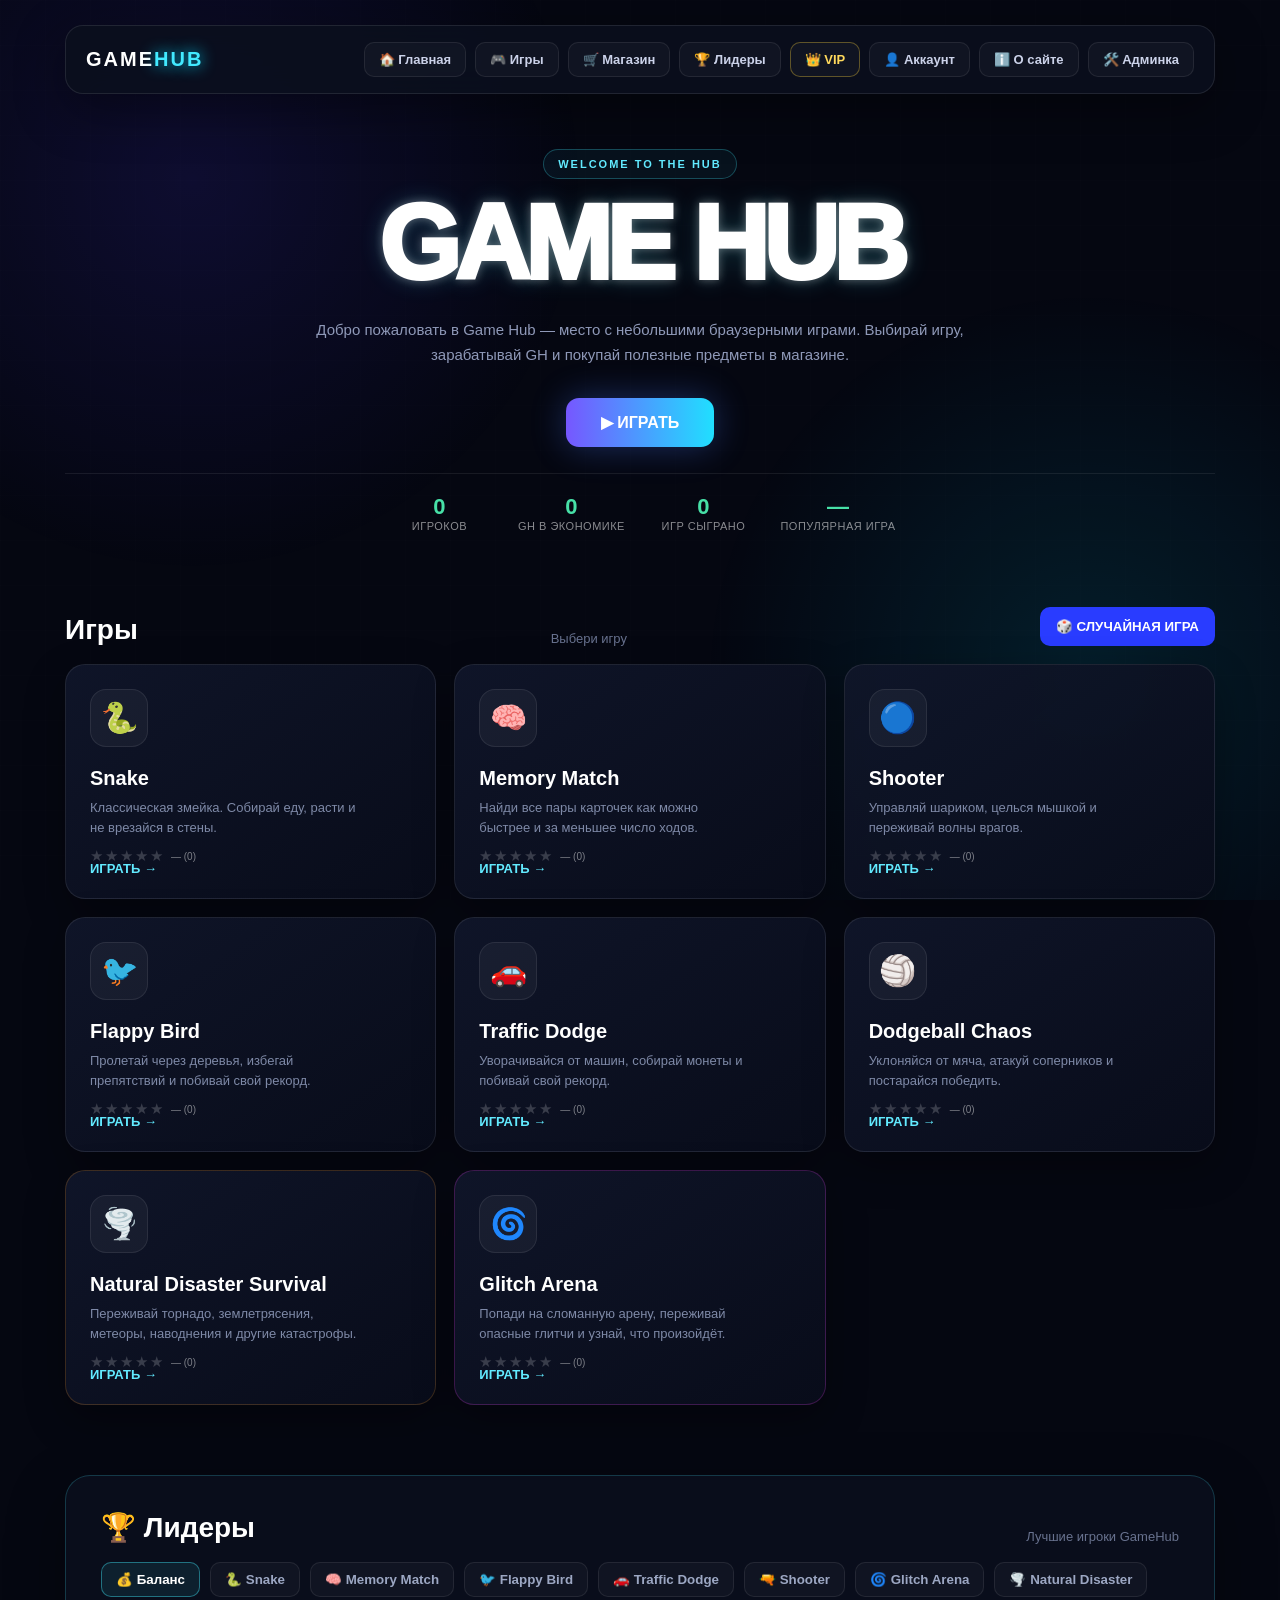
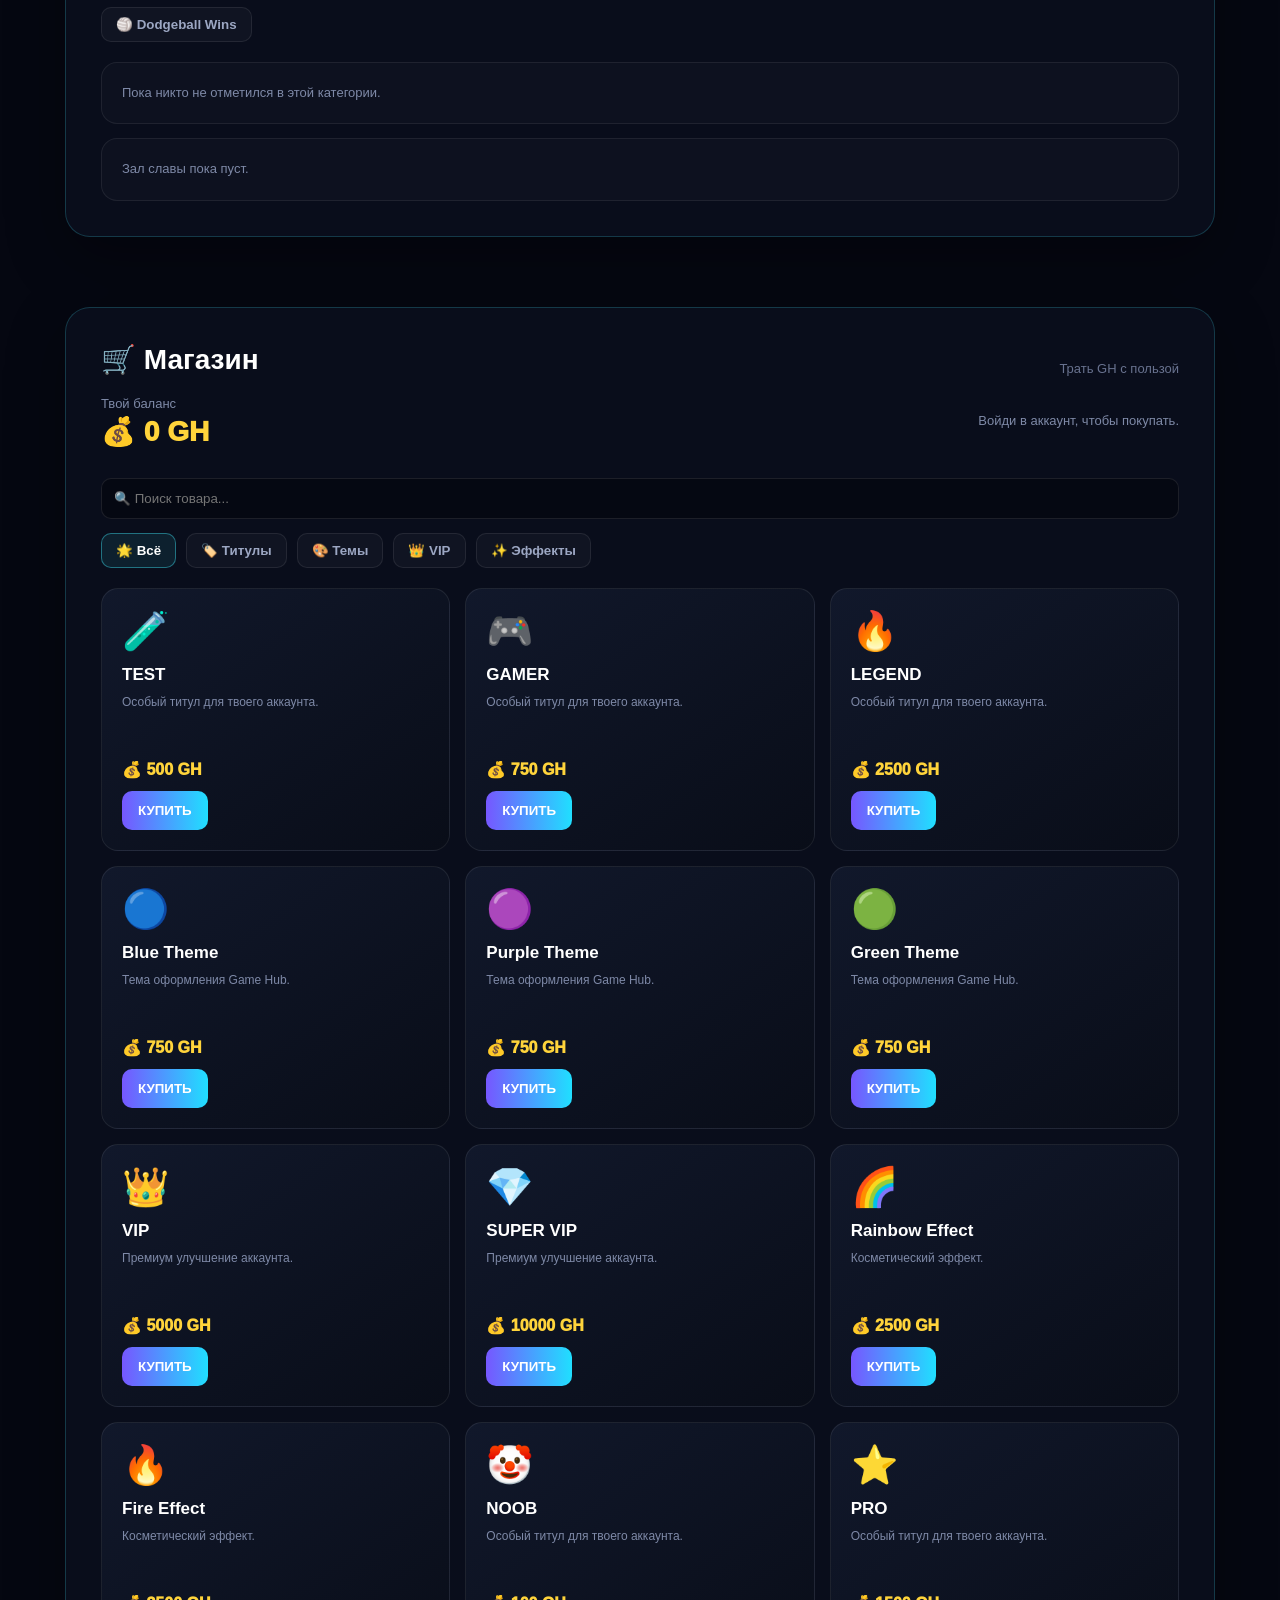
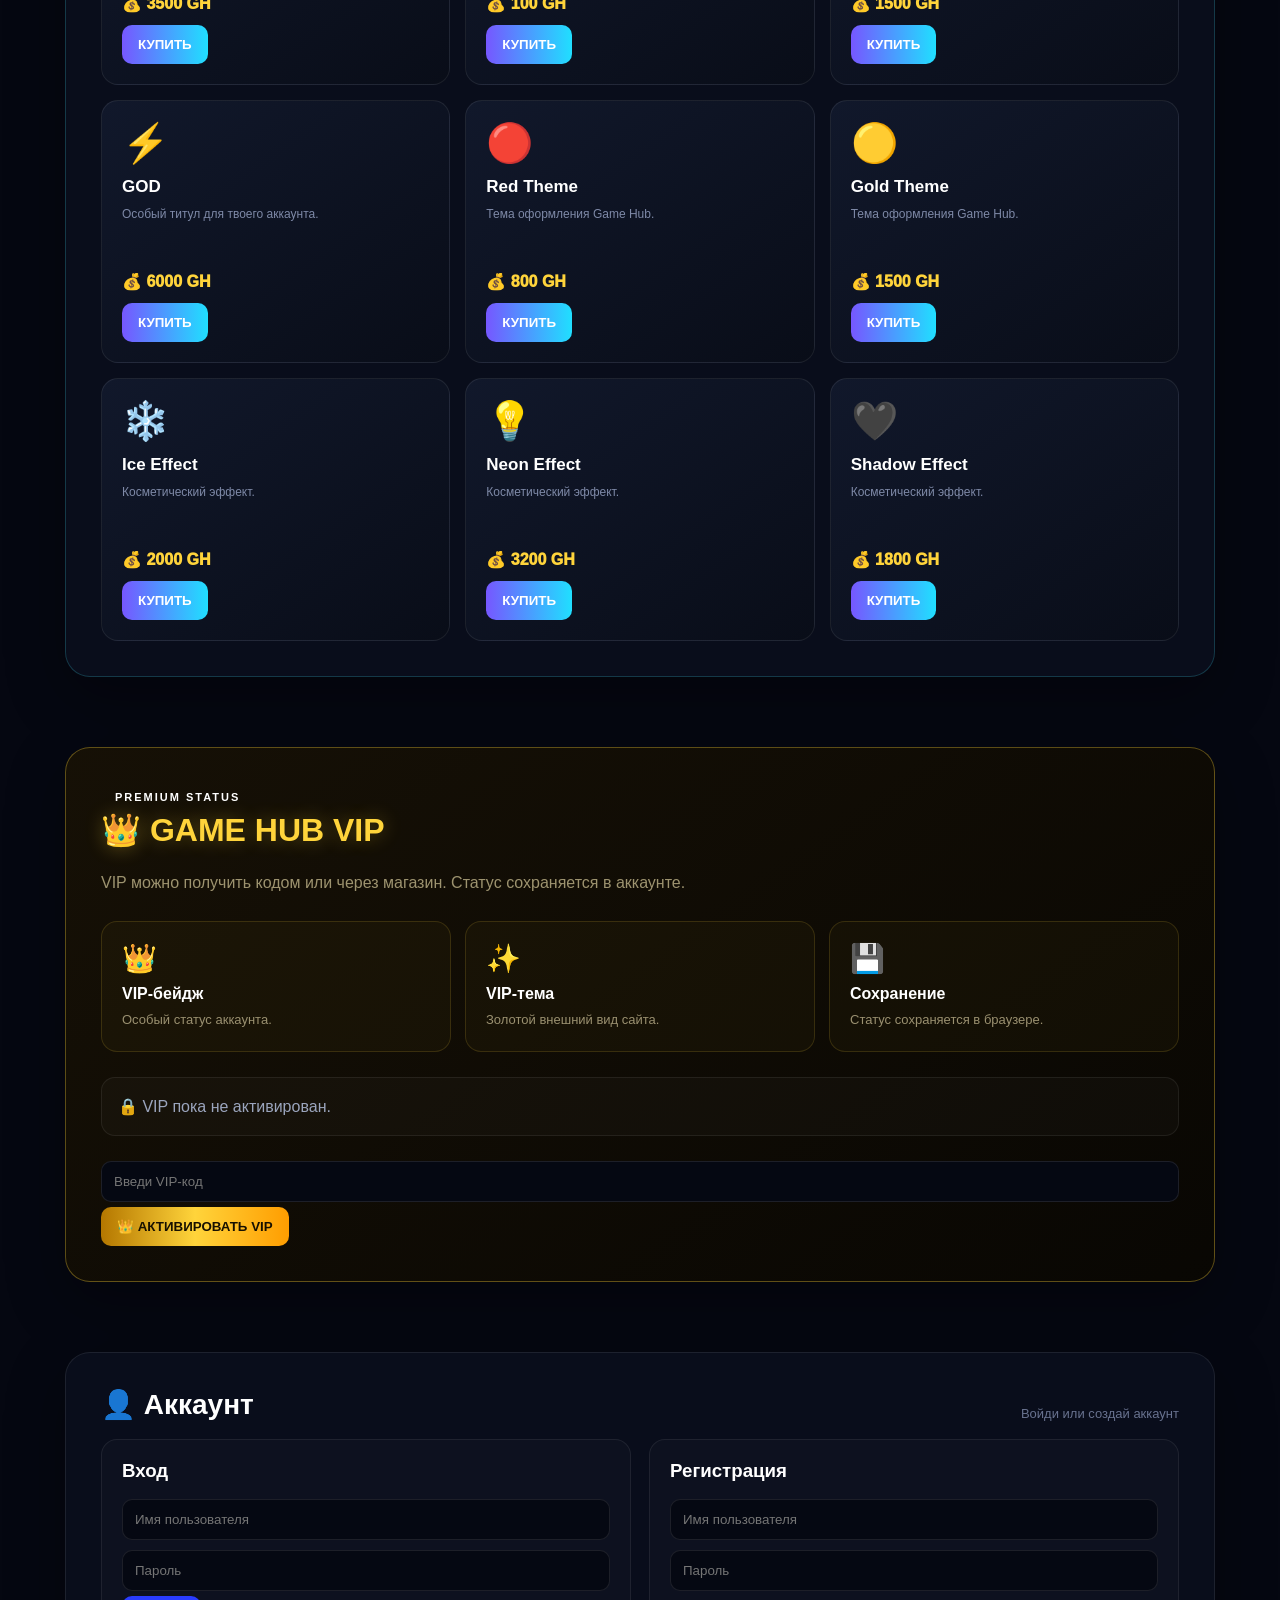
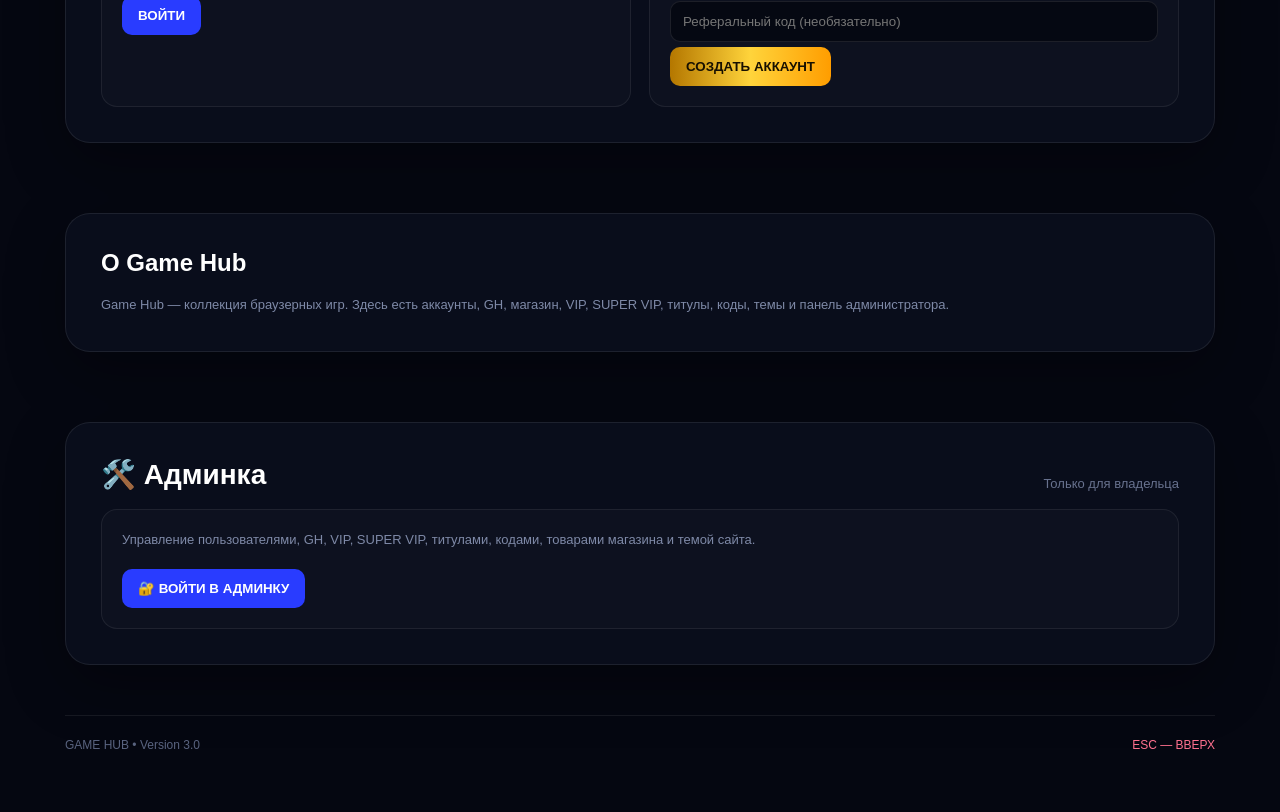
==== commit dd51e5e3: "my games" ====
--- a/index.html
+++ b/index.html
@@ -6552,4 +6552,4 @@
 </script>
 
 </body>
-</html>
+</html>
